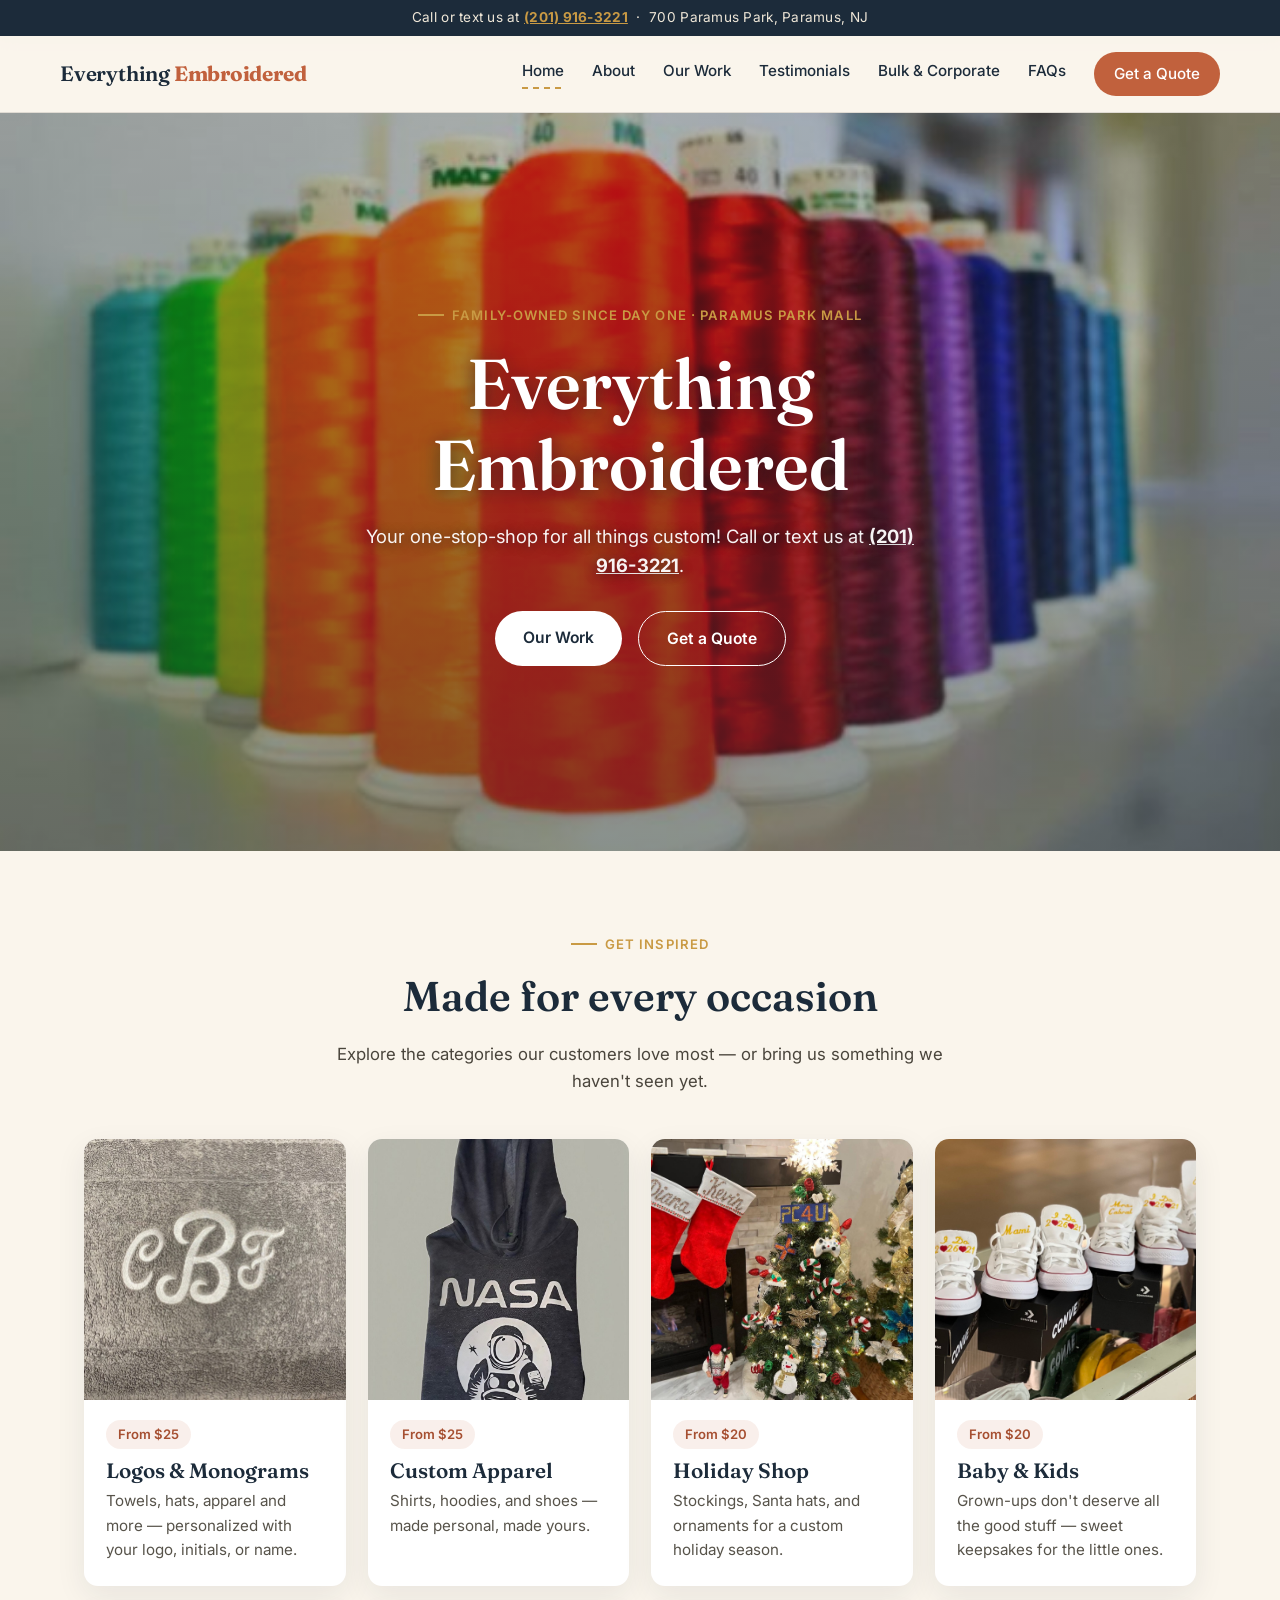
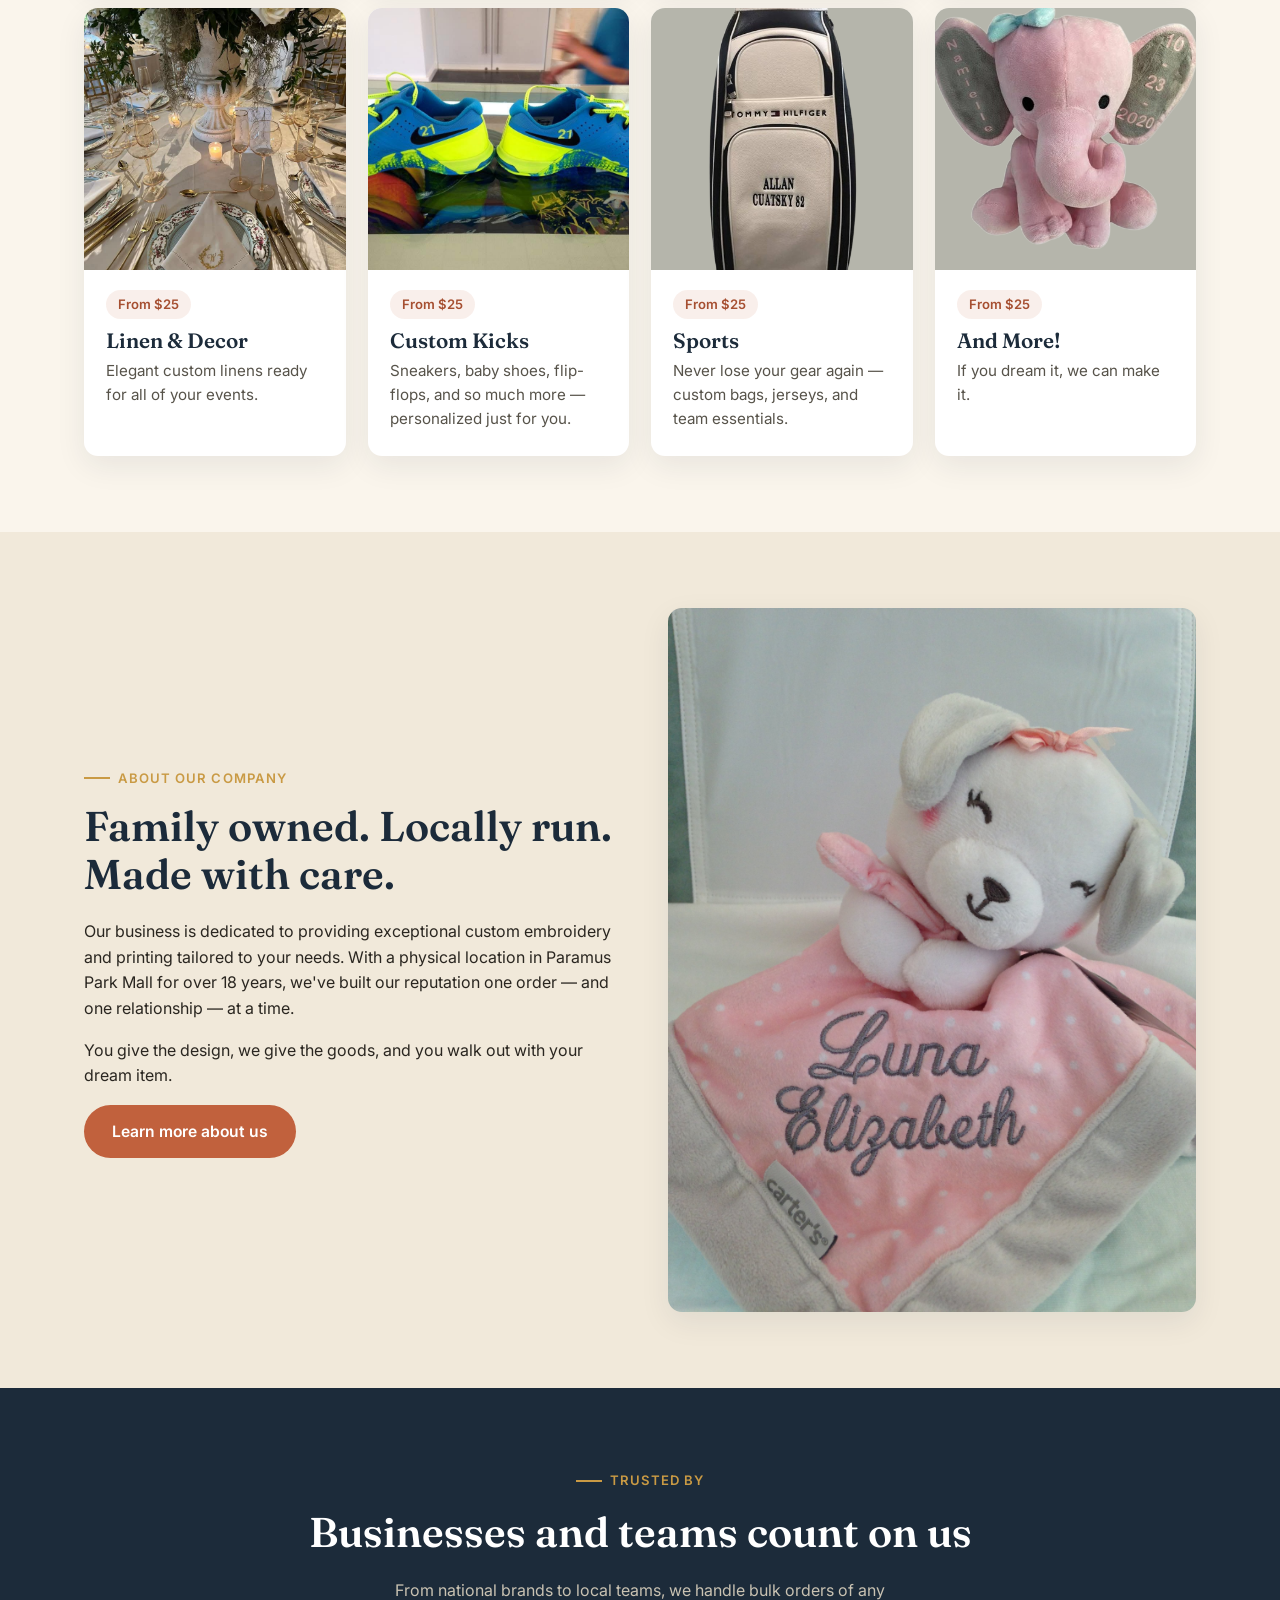
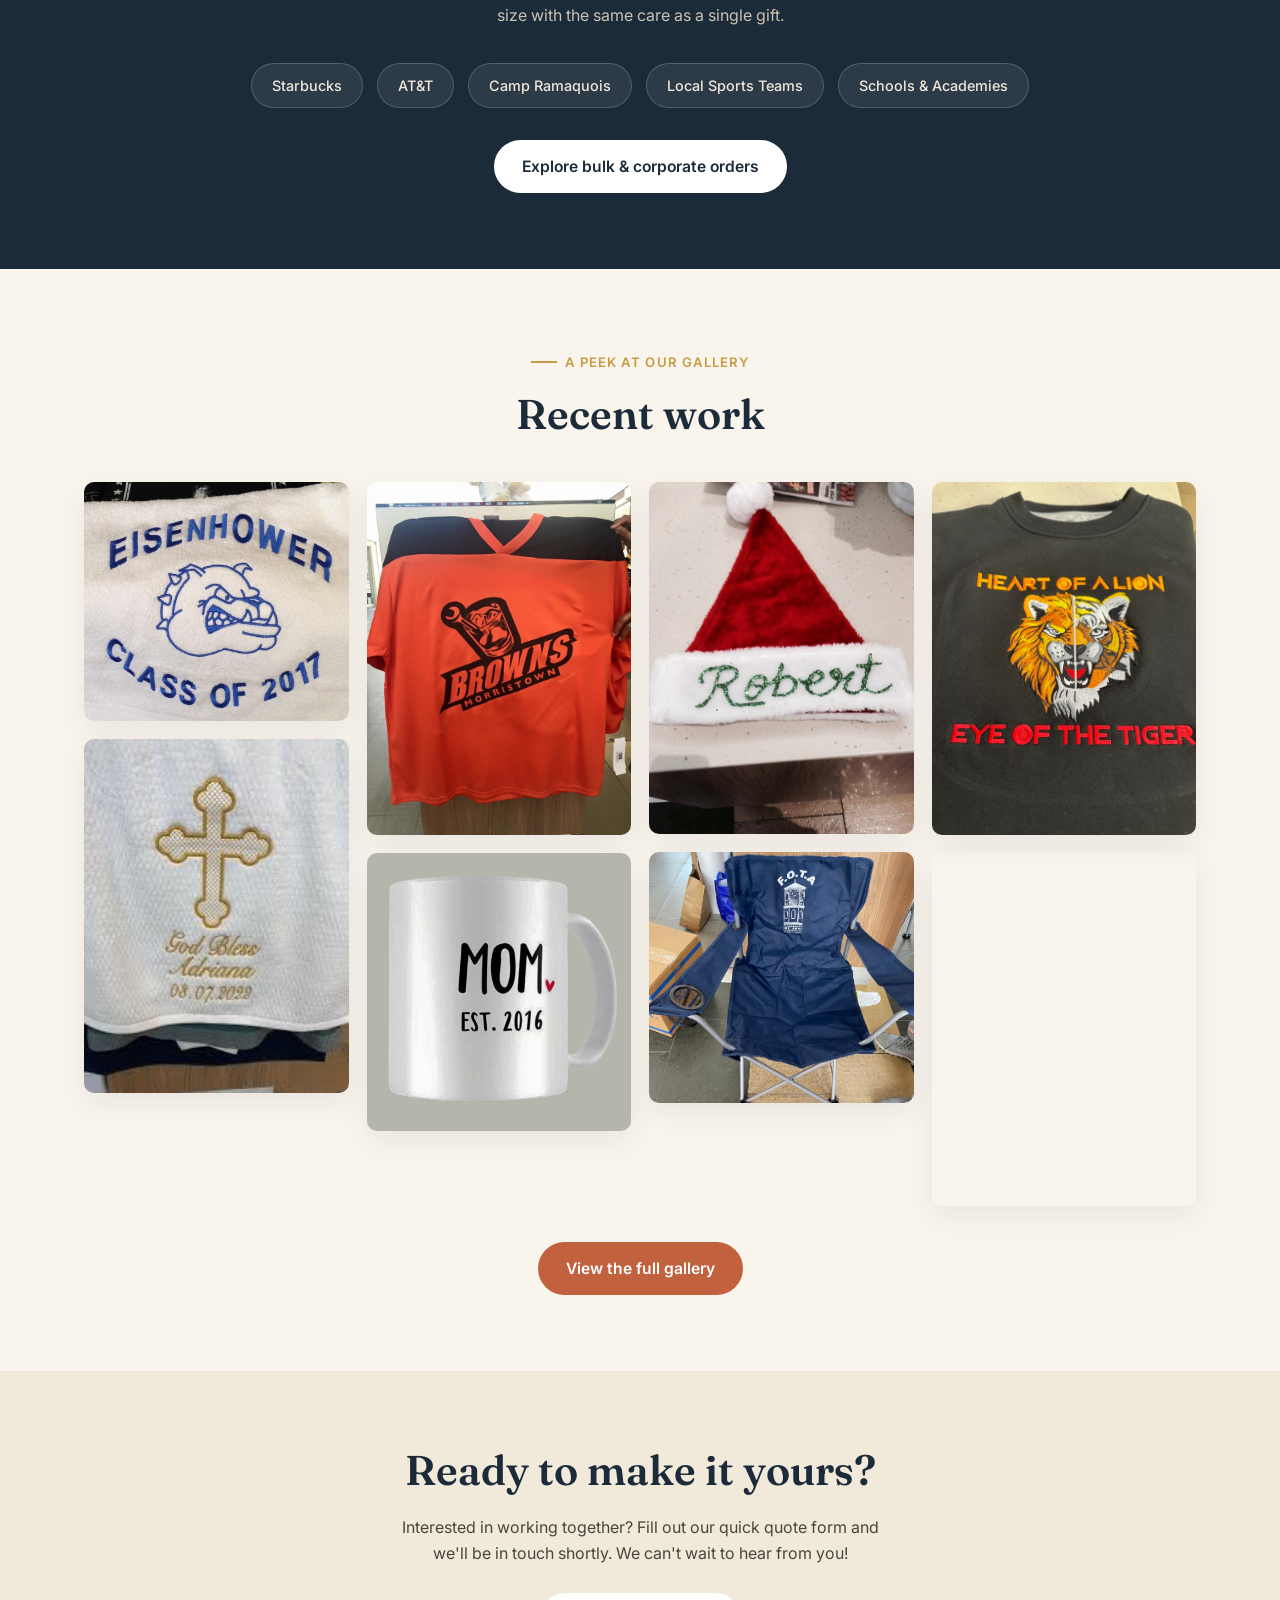
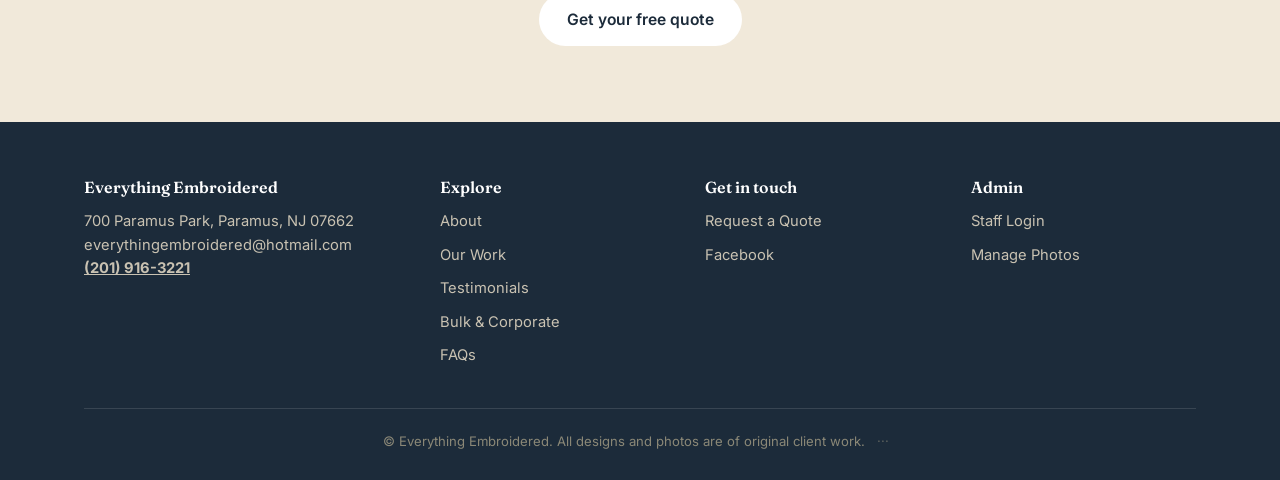
==== index.html @ 6da2e184 "Live admin page: log in, add and delete gallery photos via Pages Function; footer link Co-Authored-B" ====
<!DOCTYPE html>
<html lang="en">
<head>
<meta charset="UTF-8">
<meta name="viewport" content="width=device-width, initial-scale=1.0">
<title>Custom Embroidery &amp; Printing in Paramus, NJ | Everything Embroidered</title>
<meta name="description" content="Family-owned custom embroidery, monogramming and printing in Paramus Park Mall, NJ for over 18 years. Apparel, gifts, holiday stockings, team and bulk orders. Call (201) 916-3221.">
<link rel="stylesheet" href="style.css">
<link rel="icon" href="/favicon.ico" sizes="48x48">
<link rel="icon" type="image/png" sizes="32x32" href="/favicon-32.png">
<link rel="apple-touch-icon" href="/apple-touch-icon.png">
<meta name="robots" content="index, follow, max-image-preview:large, max-snippet:-1">
<meta name="theme-color" content="#1D2B3A">
<link rel="canonical" href="https://eembroidered.pages.dev/">
<meta property="og:type" content="website">
<meta property="og:site_name" content="Everything Embroidered">
<meta property="og:locale" content="en_US">
<meta property="og:title" content="Custom Embroidery &amp; Printing in Paramus, NJ | Everything Embroidered">
<meta property="og:description" content="Family-owned custom embroidery, monogramming and printing in Paramus Park Mall, NJ for over 18 years. Apparel, gifts, holiday stockings, team and bulk orders. Call (201) 916-3221.">
<meta property="og:url" content="https://eembroidered.pages.dev/">
<meta property="og:image" content="https://eembroidered.pages.dev/images_fallback/monogram.jpg">
<meta property="og:image:alt" content="Custom monogrammed embroidery by Everything Embroidered">
<meta name="twitter:card" content="summary_large_image">
<meta name="twitter:title" content="Custom Embroidery &amp; Printing in Paramus, NJ | Everything Embroidered">
<meta name="twitter:description" content="Family-owned custom embroidery, monogramming and printing in Paramus Park Mall, NJ for over 18 years. Apparel, gifts, holiday stockings, team and bulk orders. Call (201) 916-3221.">
<meta name="twitter:image" content="https://eembroidered.pages.dev/images_fallback/monogram.jpg">
<script type="application/ld+json">{"@context":"https://schema.org","@type":["LocalBusiness","ClothingStore"],"@id":"https://eembroidered.pages.dev/#business","name":"Everything Embroidered","description":"Family-owned custom embroidery, monogramming and printing shop in Paramus Park Mall, serving Paramus and Bergen County, NJ for over 18 years.","url":"https://eembroidered.pages.dev/","telephone":"+1-201-916-3221","email":"everythingembroidered@hotmail.com","image":"https://eembroidered.pages.dev/images_fallback/monogram.jpg","logo":"https://eembroidered.pages.dev/icon-512.png","address":{"@type":"PostalAddress","streetAddress":"700 Paramus Park","addressLocality":"Paramus","addressRegion":"NJ","postalCode":"07662","addressCountry":"US"},"areaServed":["Paramus","Bergen County","New Jersey"],"makesOffer":[{"@type":"Offer","itemOffered":{"@type":"Service","name":"Custom embroidery"}},{"@type":"Offer","itemOffered":{"@type":"Service","name":"Monogramming"}},{"@type":"Offer","itemOffered":{"@type":"Service","name":"Screen printing"}},{"@type":"Offer","itemOffered":{"@type":"Service","name":"Corporate and bulk orders"}},{"@type":"Offer","itemOffered":{"@type":"Service","name":"Holiday stockings and gifts"}}],"sameAs":["https://www.facebook.com/everythingembroidered11"]}</script>
<script type="application/ld+json">{"@context":"https://schema.org","@type":"WebSite","name":"Everything Embroidered","url":"https://eembroidered.pages.dev/","publisher":{"@id":"https://eembroidered.pages.dev/#business"}}</script>
</head>
<body>

<div class="call-strip">Call or text us at <a href="tel:2019163221"><strong><u>(201) 916-3221</u></strong></a> &nbsp;·&nbsp; 700 Paramus Park, Paramus, NJ</div>

<header class="site-header">
  <div class="container nav-wrap">
    <a href="index.html" class="brand">Everything <span>Embroidered</span></a>
    <button class="menu-toggle" aria-label="Toggle menu" onclick="document.querySelector('.main-nav').classList.toggle('open')">☰</button>
    <nav class="main-nav">
      <a href="index.html" class="stitch-underline active">Home</a>
      <a href="about.html" class="stitch-underline">About</a>
      <a href="work.html" class="stitch-underline">Our Work</a>
      <a href="testimonials.html" class="stitch-underline">Testimonials</a>
      <a href="bulk.html" class="stitch-underline">Bulk &amp; Corporate</a>
      <a href="faq.html" class="stitch-underline">FAQs</a>
      <a href="contact.html" class="nav-cta">Get a Quote</a>
    </nav>
  </div>
</header>

<section class="hero">
  <div class="hero-bg"><img loading="lazy" decoding="async" src="images_fallback/spools.jpg" alt="Rows of colorful embroidery thread spools"></div>
  <div class="hero-content">
    <div class="hero-eyebrow">Family-owned since day one · Paramus Park Mall</div>
    <h1>Everything Embroidered</h1>
    <p class="lede">Your one-stop-shop for all things custom! Call or text us at <a href="tel:2019163221"><strong><u>(201) 916-3221</u></strong></a>.</p>
    <div class="btn-row">
      <a href="work.html" class="btn btn-primary">Our Work</a>
      <a href="contact.html" class="btn btn-secondary">Get a Quote</a>
    </div>
  </div>
</section>

<section class="section">
  <div class="container">
    <div class="section-head">
      <div class="hero-eyebrow">Get inspired</div>
      <h2>Made for every occasion</h2>
      <p>Explore the categories our customers love most — or bring us something we haven't seen yet.</p>
    </div>
    <div class="tile-grid">
      <div class="tile">
        <div class="tile-img"><img loading="lazy" decoding="async" src="images_fallback/monogram.jpg" alt="Custom monogrammed towel"></div>
        <div class="tile-body">
          <span class="tile-price">From $25</span>
          <h3>Logos &amp; Monograms</h3>
          <p>Towels, hats, apparel and more — personalized with your logo, initials, or name.</p>
        </div>
      </div>
      <div class="tile">
        <div class="tile-img"><img loading="lazy" decoding="async" src="images_fallback/IMG_3448-removebg-preview+(1)-removebg-preview.jpeg" alt="Custom embroidered apparel"></div>
        <div class="tile-body">
          <span class="tile-price">From $25</span>
          <h3>Custom Apparel</h3>
          <p>Shirts, hoodies, and shoes — made personal, made yours.</p>
        </div>
      </div>
      <div class="tile">
        <div class="tile-img"><img loading="lazy" decoding="async" src="images_fallback/stockings1.jpg" alt="Personalized holiday stockings on a Christmas tree"></div>
        <div class="tile-body">
          <span class="tile-price">From $20</span>
          <h3>Holiday Shop</h3>
          <p>Stockings, Santa hats, and ornaments for a custom holiday season.</p>
        </div>
      </div>
      <div class="tile">
        <div class="tile-img"><img loading="lazy" decoding="async" src="images_fallback/IMG_1926.jpg" alt="Personalized baby keepsake gift"></div>
        <div class="tile-body">
          <span class="tile-price">From $20</span>
          <h3>Baby &amp; Kids</h3>
          <p>Grown-ups don't deserve all the good stuff — sweet keepsakes for the little ones.</p>
        </div>
      </div>
      <div class="tile">
        <div class="tile-img"><img loading="lazy" decoding="async" src="images_fallback/wedding.jpg" alt="Custom wedding linens"></div>
        <div class="tile-body">
          <span class="tile-price">From $25</span>
          <h3>Linen &amp; Decor</h3>
          <p>Elegant custom linens ready for all of your events.</p>
        </div>
      </div>
      <div class="tile">
        <div class="tile-img"><img loading="lazy" decoding="async" src="images_fallback/IMG_7577.JPG" alt="Custom personalized sneakers"></div>
        <div class="tile-body">
          <span class="tile-price">From $25</span>
          <h3>Custom Kicks</h3>
          <p>Sneakers, baby shoes, flip-flops, and so much more — personalized just for you.</p>
        </div>
      </div>
      <div class="tile">
        <div class="tile-img"><img loading="lazy" decoding="async" src="images_fallback/golfbag.jpg" alt="Custom embroidered golf bag"></div>
        <div class="tile-body">
          <span class="tile-price">From $25</span>
          <h3>Sports</h3>
          <p>Never lose your gear again — custom bags, jerseys, and team essentials.</p>
        </div>
      </div>
      <div class="tile">
        <div class="tile-img"><img loading="lazy" decoding="async" src="images_fallback/elephant.jpg" alt="Personalized plush keepsake"></div>
        <div class="tile-body">
          <span class="tile-price">From $25</span>
          <h3>And More!</h3>
          <p>If you dream it, we can make it.</p>
        </div>
      </div>
    </div>
  </div>
</section>

<section class="section section-alt">
  <div class="container split-row" style="margin-bottom:0;">
    <div class="split-text">
      <div class="hero-eyebrow">About our company</div>
      <h2>Family owned. Locally run. Made with care.</h2>
      <p>Our business is dedicated to providing exceptional custom embroidery and printing tailored to your needs. With a physical location in Paramus Park Mall for over 18 years, we've built our reputation one order — and one relationship — at a time.</p>
      <p>You give the design, we give the goods, and you walk out with your dream item.</p>
      <a href="about.html" class="btn abt-bulk-cta">Learn more about us</a>
    </div>
    <div class="split-photo">
      <img loading="lazy" decoding="async" src="images_fallback/puppy.JPG" alt="Personalized baby blanket with embroidered name">
    </div>
  </div>
</section>

<section class="section-dark section">
  <div class="container" style="text-align:center;">
    <div class="hero-eyebrow" style="justify-content:center; color:var(--thread-gold);">Trusted by</div>
    <h2>Businesses and teams count on us</h2>
    <p style="color:#C9C2B2; max-width:520px; margin:0 auto;">From national brands to local teams, we handle bulk orders of any size with the same care as a single gift.</p>
    <div class="client-strip">
      <span class="client-chip">Starbucks</span>
      <span class="client-chip">AT&amp;T</span>
      <span class="client-chip">Camp Ramaquois</span>
      <span class="client-chip">Local Sports Teams</span>
      <span class="client-chip">Schools &amp; Academies</span>
    </div>
    <div style="margin-top:32px;">
      <a href="bulk.html" class="btn btn-primary">Explore bulk &amp; corporate orders</a>
    </div>
  </div>
</section>

<section class="section">
  <div class="container">
    <div class="section-head">
      <div class="hero-eyebrow">A peek at our gallery</div>
      <h2>Recent work</h2>
    </div>
    <div class="gallery">
      <figure><img loading="lazy" decoding="async" src="images_fallback/eisenhower.jpg" alt="School class embroidery"></figure>
      <figure><img loading="lazy" decoding="async" src="images_fallback/godbless.jpg" alt="Baptism towel embroidery"></figure>
      <figure><img loading="lazy" decoding="async" src="images_fallback/jersey.jpg" alt="Custom team jersey"></figure>
      <figure><img loading="lazy" decoding="async" src="images_fallback/mommug.jpg" alt="Personalized mom mug"></figure>
      <figure><img loading="lazy" decoding="async" src="images_fallback/santahat.jpg" alt="Personalized Santa hat"></figure>
      <figure><img loading="lazy" decoding="async" src="images_fallback/IMG_6224.jpg" alt="Custom sneakers"></figure>
      <figure><img loading="lazy" decoding="async" src="images_fallback/liontiger.jpg" alt="Eye of the tiger embroidered sweatshirt"></figure>
      <figure><img loading="lazy" decoding="async" src="images_fallback/bag.jpg" alt="Custom luggage tags"></figure>
    </div>
    <div style="text-align:center; margin-top:36px;">
      <a href="work.html" class="btn abt-bulk-cta">View the full gallery</a>
    </div>
  </div>
</section>

<section class="section section-alt">
  <div class="container" style="text-align:center;">
    <h2>Ready to make it yours?</h2>
    <p style="max-width:480px; margin:0 auto 26px; color:#4A453C;">Interested in working together? Fill out our quick quote form and we'll be in touch shortly. We can't wait to hear from you!</p>
    <a href="contact.html" class="btn btn-primary">Get your free quote</a>
  </div>
</section>

<footer class="site-footer">
  <div class="container">
    <div class="footer-grid">
      <div>
        <h4>Everything Embroidered</h4>
        <p>700 Paramus Park, Paramus, NJ 07662<br>everythingembroidered@hotmail.com<br><a href="tel:2019163221"><strong><u>(201) 916-3221</u></strong></a></p>
      </div>
      <div>
        <h4>Explore</h4>
        <div class="footer-links">
          <a href="about.html">About</a>
          <a href="work.html">Our Work</a>
          <a href="testimonials.html">Testimonials</a>
          <a href="bulk.html">Bulk &amp; Corporate</a>
          <a href="faq.html">FAQs</a>
        </div>
      </div>
      <div>
        <h4>Get in touch</h4>
        <div class="footer-links">
          <a href="contact.html">Request a Quote</a>
          <a href="https://www.facebook.com/everythingembroidered11">Facebook</a>
        </div>
      </div>
      <div>
        <h4>Admin</h4>
        <div class="footer-links">
          <a href="#" id="staffGate2">Staff Login</a>
          <a href="admin.html">Manage Photos</a>
        </div>
      </div>
    </div>
    <div class="footer-bottom">© Everything Embroidered. All designs and photos are of original client work. <a href="#" id="staffGate" style="color:inherit; text-decoration:none; opacity:0.6; padding:4px 8px;" title="Staff access">&middot;&middot;&middot;</a></div>
  </div>
</footer>

<a href="tel:2019163221" class="sticky-call">📞 Call Now</a>

<script src="gallery-config.js"></script>
<script src="site.js" defer></script>
</body>
</html>
---- style.css ----
@import url('https://fonts.googleapis.com/css2?family=Fraunces:ital,opsz,wght@0,9..144,400;0,9..144,500;0,9..144,600;0,9..144,700;1,9..144,500&family=Inter:wght@400;500;600;700&display=swap');

:root {
  --navy: #1C2B3A;
  --forest: #233D2E;
  --terracotta: #C1613D;
  --terracotta-dark: #A64F31;
  --cream: #FAF5EC;
  --cream-2: #F1E9DA;
  --ink: #2A2620;
  --thread-gold: #C99A44;
  --line: rgba(42,38,32,0.12);
  --radius: 14px;
  --shadow: 0 10px 30px rgba(28,43,58,0.08);
}

* { box-sizing: border-box; }

html { scroll-behavior: smooth; }

body {
  margin: 0;
  background: var(--cream);
  color: var(--ink);
  font-family: 'Inter', sans-serif;
  font-size: 16px;
  line-height: 1.6;
}

h1, h2, h3, h4 {
  font-family: 'Fraunces', serif;
  font-weight: 600;
  color: var(--navy);
  line-height: 1.15;
  margin: 0 0 0.5em;
}

h1 { font-size: clamp(2.4rem, 5vw, 4rem); }
h2 { font-size: clamp(1.8rem, 3.4vw, 2.6rem); }
h3 { font-size: 1.3rem; }

p { margin: 0 0 1em; }

a { color: inherit; text-decoration: none; }

img { max-width: 100%; display: block; }

.container {
  max-width: 1160px;
  margin: 0 auto;
  padding: 0 24px;
}

/* Stitch motif — signature element */
.stitch-rule {
  border: none;
  height: 0;
  border-top: 2px dashed var(--thread-gold);
  opacity: 0.6;
  margin: 0;
}

.stitch-underline {
  position: relative;
  padding-bottom: 6px;
}
.stitch-underline::after {
  content: "";
  position: absolute;
  left: 0; bottom: 0;
  width: 100%; height: 2px;
  background-image: linear-gradient(90deg, var(--thread-gold) 0 6px, transparent 6px 11px);
  background-size: 11px 2px;
  opacity: 0;
  transform: scaleX(0);
  transform-origin: left;
  transition: transform 0.3s ease, opacity 0.3s ease;
}
.stitch-underline:hover::after,
.stitch-underline.active::after {
  opacity: 1;
  transform: scaleX(1);
}

/* Header */
header.site-header {
  position: sticky;
  top: 0;
  z-index: 50;
  background: rgba(250,245,236,0.92);
  backdrop-filter: blur(8px);
  border-bottom: 1px solid var(--line);
}
.nav-wrap {
  display: flex;
  align-items: center;
  justify-content: space-between;
  padding: 16px 0;
}
.brand {
  font-family: 'Fraunces', serif;
  font-weight: 600;
  font-size: 1.3rem;
  color: var(--navy);
  letter-spacing: -0.01em;
  white-space: nowrap;
}
.brand span { color: var(--terracotta); font-weight: 700; }

nav.main-nav {
  display: flex;
  gap: 28px;
  align-items: center;
}
nav.main-nav a {
  font-size: 0.95rem;
  font-weight: 500;
  color: var(--navy);
}
.nav-cta {
  background: var(--terracotta);
  color: #fff !important;
  padding: 10px 20px;
  border-radius: 999px;
  font-weight: 600;
  transition: background 0.2s ease, transform 0.2s ease;
}
.nav-cta:hover { background: var(--terracotta-dark); transform: translateY(-1px); }

.abt-bulk-cta {
  background: var(--terracotta);
  color: #fff !important;
}
.abt-bulk-cta:hover { background: var(--terracotta-dark); transform: translateY(-1px); }

.call-strip {
  background: var(--navy);
  color: #EFE7D8;
  text-align: center;
  font-size: 0.85rem;
  padding: 7px 12px;
  letter-spacing: 0.02em;
}
.call-strip a { color: var(--thread-gold); font-weight: 600; }

.menu-toggle {
  display: none;
  background: none;
  border: none;
  font-size: 1.6rem;
  color: var(--navy);
  cursor: pointer;
}

/* Hero */
.hero {
  position: relative;
  overflow: hidden;
  min-height: 82vh;
  display: flex;
  align-items: center;
  justify-content: center;
  text-align: center;
  padding: 60px 24px;
  color: #fff;
}
.hero-bg {
  position: absolute;
  inset: 0;
  z-index: 0;
}
.hero-bg img {
  width: 100%;
  height: 100%;
  object-fit: cover;
  filter: saturate(1.25) contrast(1.05);
}
.hero-bg::after {
  content: "";
  position: absolute;
  inset: 0;
  background: linear-gradient(180deg, rgba(28,43,58,0.30), rgba(28,43,58,0.52));
}
.hero-content {
  position: relative;
  z-index: 1;
  max-width: 720px;
}
.hero-eyebrow {
  display: inline-flex;
  align-items: center;
  gap: 8px;
  font-size: 0.82rem;
  font-weight: 600;
  letter-spacing: 0.08em;
  text-transform: uppercase;
  color: var(--thread-gold);
  margin-bottom: 18px;
  justify-content: center;
}
.hero-eyebrow::before {
  content: "";
  width: 26px;
  height: 2px;
  background: var(--thread-gold);
}
.hero h1 {
  color: #fff;
  margin-bottom: 16px;
  font-size: clamp(2.6rem, 6vw, 4.4rem);
  text-shadow: 0 2px 18px rgba(15,25,35,0.55);
}
.hero .lede {
  font-size: 1.15rem;
  color: rgba(255,255,255,0.95);
  max-width: 46ch;
  margin: 0 auto 30px;
  text-shadow: 0 1px 12px rgba(15,25,35,0.55);
}

/* Simple text hero for inner pages (no background image) */
.page-hero {
  padding: 80px 0 30px;
  text-align: center;
}
.page-hero .hero-eyebrow {
  justify-content: center;
  color: var(--terracotta-dark);
}
.page-hero .hero-eyebrow::before { background: var(--thread-gold); }
.page-hero h1 { color: var(--navy); }
.page-hero .lede { color: #4A453C; max-width: 46ch; margin: 0 auto 30px; }

/* Wide banner image for inner pages */
.page-banner {
  border-radius: var(--radius);
  overflow: hidden;
  box-shadow: var(--shadow);
  height: 340px;
}
.page-banner img {
  width: 100%;
  height: 100%;
  object-fit: cover;
}

/* Special adjustments for bulk page banner */
.page-banner-bulk {
  border-radius: var(--radius);
  overflow: hidden;
  box-shadow: var(--shadow);
  height: 340px;
}
.page-banner-bulk img {
  width: 100%;
  height: 100%;
  object-fit: cover;
  object-position: center 60%;
}

.btn-row { display: flex; gap: 16px; flex-wrap: wrap; justify-content: center; }
.btn {
  display: inline-block;
  padding: 14px 28px;
  border-radius: 999px;
  font-weight: 600;
  font-size: 0.98rem;
  transition: all 0.2s ease;
}
.btn-primary {
  background: #fff;
  color: var(--navy);
}
.btn-primary:hover { background: var(--cream-2); transform: translateY(-2px); }
.btn-secondary {
  border: 1.5px solid #fff;
  color: #fff;
}
.btn-secondary:hover { background: #fff; color: var(--navy); }

/* Section spacing */
.section { padding: 76px 0; }
.section-tight { padding: 48px 0; }
.section-alt { background: var(--cream-2); }
.section-dark { background: var(--navy); color: #EFE7D8; }
.section-dark h2, .section-dark h3 { color: #fff; }

.section-head {
  max-width: 640px;
  margin: 0 auto 44px;
  text-align: center;
}
.section-head .hero-eyebrow { justify-content: center; }
.section-head p { color: #4A453C; font-size: 1.05rem; }

/* Category tiles */
.tile-grid {
  display: grid;
  grid-template-columns: repeat(auto-fit, minmax(240px, 1fr));
  gap: 22px;
}
.tile {
  background: #fff;
  border-radius: var(--radius);
  overflow: hidden;
  box-shadow: var(--shadow);
  transition: transform 0.25s ease, box-shadow 0.25s ease;
}
.tile:hover { transform: translateY(-5px); box-shadow: 0 16px 40px rgba(28,43,58,0.14); }
.tile-img { aspect-ratio: 1/1; overflow: hidden; }
.tile-img img { width: 100%; height: 100%; object-fit: cover; }
.tile-body { padding: 20px 22px 24px; }
.tile-body h3 { margin-bottom: 6px; }
.tile-price {
  display: inline-block;
  font-size: 0.82rem;
  font-weight: 600;
  color: var(--terracotta-dark);
  background: rgba(193,97,61,0.1);
  padding: 4px 12px;
  border-radius: 999px;
  margin-bottom: 10px;
}
.tile-body p { color: #57534A; font-size: 0.95rem; margin-bottom: 0; }

/* Masonry-ish gallery */
.gallery {
  columns: 4 220px;
  column-gap: 18px;
}
.gallery figure {
  margin: 0 0 18px;
  break-inside: avoid;
  border-radius: 10px;
  overflow: hidden;
  box-shadow: var(--shadow);
}
.gallery img { width: 100%; display: block; }

/* Two-col content rows (About page) */
.split-row {
  display: grid;
  grid-template-columns: 1fr 1fr;
  gap: 56px;
  align-items: center;
  margin-bottom: 76px;
}
.split-row.reverse .split-photo { order: 1; }
.split-row.reverse .split-text { order: 2; }
.split-photo {
  border-radius: var(--radius);
  overflow: hidden;
  box-shadow: var(--shadow);
}
.split-photo img { width: 100%; }
.split-text .hero-eyebrow { margin-bottom: 14px; }

/* Client logos strip */
.client-strip {
  display: flex;
  flex-wrap: wrap;
  gap: 14px;
  justify-content: center;
  margin-top: 34px;
}
.client-chip {
  background: rgba(255,255,255,0.08);
  border: 1px solid rgba(255,255,255,0.18);
  padding: 10px 20px;
  border-radius: 999px;
  font-size: 0.9rem;
  font-weight: 500;
}

/* Steps */
.steps {
  display: grid;
  grid-template-columns: repeat(3, 1fr);
  gap: 30px;
  margin-top: 40px;
}
.step {
  background: #fff;
  border-radius: var(--radius);
  padding: 30px 26px;
  box-shadow: var(--shadow);
  position: relative;
}
.step .num {
  font-family: 'Fraunces', serif;
  font-size: 2rem;
  color: var(--thread-gold);
  margin-bottom: 12px;
  font-weight: 600;
}

/* Forms */
.form-card {
  background: #fff;
  border-radius: var(--radius);
  padding: 40px;
  box-shadow: var(--shadow);
}
.form-row { display: grid; grid-template-columns: 1fr 1fr; gap: 18px; margin-bottom: 18px; }
.form-field { display: flex; flex-direction: column; gap: 6px; margin-bottom: 18px; }
.form-field.full { grid-column: 1 / -1; }
.form-field label { font-size: 0.88rem; font-weight: 600; color: var(--navy); }
.form-field input,
.form-field select,
.form-field textarea {
  font-family: 'Inter', sans-serif;
  font-size: 0.98rem;
  padding: 12px 14px;
  border: 1.5px solid var(--line);
  border-radius: 8px;
  background: var(--cream);
  color: var(--ink);
}
.form-field input:focus,
.form-field select:focus,
.form-field textarea:focus {
  outline: 2px solid var(--terracotta);
  outline-offset: 1px;
  background: #fff;
}
.form-field textarea { resize: vertical; min-height: 110px; }

/* Contact info cards */
.contact-cards { display: grid; grid-template-columns: repeat(3, 1fr); gap: 22px; margin-bottom: 50px; }
.contact-card {
  background: #fff;
  border-radius: var(--radius);
  padding: 26px;
  box-shadow: var(--shadow);
  text-align: center;
}
.contact-card .icon { font-size: 1.6rem; margin-bottom: 10px; }
.contact-card a, .contact-card p { color: #4A453C; margin: 0; }
.contact-card a { color: var(--terracotta-dark); font-weight: 600; }

/* FAQ accordion */
.faq-item {
  border-bottom: 1px solid var(--line);
  padding: 22px 0;
}
.faq-item summary {
  cursor: pointer;
  font-family: 'Fraunces', serif;
  font-weight: 600;
  font-size: 1.1rem;
  color: var(--navy);
  list-style: none;
  display: flex;
  justify-content: space-between;
  align-items: center;
}
.faq-item summary::-webkit-details-marker { display: none; }
.faq-item summary::after {
  content: "+";
  font-size: 1.4rem;
  color: var(--terracotta);
  transition: transform 0.2s ease;
}
.faq-item[open] summary::after { transform: rotate(45deg); }
.faq-item p { margin-top: 12px; color: #4A453C; }

/* Footer */
footer.site-footer {
  background: var(--navy);
  color: #C9C2B2;
  padding: 56px 0 28px;
}
.footer-grid {
  display: grid;
  grid-template-columns: 1.4fr 1fr 1fr 1fr;
  gap: 40px;
  margin-bottom: 40px;
}
.footer-grid h4 { color: #fff; font-size: 1rem; margin-bottom: 14px; }
.footer-grid a, .footer-grid p { color: #C9C2B2; font-size: 0.92rem; }
.footer-links { display: flex; flex-direction: column; gap: 10px; }
.footer-bottom {
  border-top: 1px solid rgba(255,255,255,0.12);
  padding-top: 22px;
  font-size: 0.82rem;
  color: #8B8877;
  text-align: center;
}

/* Sticky call button (mobile) */
.sticky-call {
  display: none;
}

/* Responsive */
@media (max-width: 900px) {
  .hero-grid, .split-row, .split-row.reverse { grid-template-columns: 1fr; }
  .split-row.reverse .split-photo { order: 0; }
  .split-row.reverse .split-text { order: 0; }
  .tile-grid { grid-template-columns: repeat(2, 1fr); }
  .steps { grid-template-columns: 1fr; }
  .contact-cards { grid-template-columns: 1fr; }
  .footer-grid { grid-template-columns: 1fr; }
  .form-row { grid-template-columns: 1fr; }
}

@media (max-width: 720px) {
  nav.main-nav {
    position: fixed;
    top: 96px; left: 0; right: 0;
    background: var(--cream);
    flex-direction: column;
    padding: 20px 24px 30px;
    border-bottom: 1px solid var(--line);
    display: none;
    gap: 18px;
  }
  nav.main-nav.open { display: flex; }
  .menu-toggle { display: block; }
  .tile-grid { grid-template-columns: 1fr; }
  .gallery { columns: 2 160px; }
  .sticky-call {
    display: flex;
    position: fixed;
    bottom: 18px; left: 50%;
    transform: translateX(-50%);
    background: var(--terracotta);
    color: #fff;
    padding: 14px 26px;
    border-radius: 999px;
    font-weight: 600;
    box-shadow: 0 8px 24px rgba(0,0,0,0.25);
    z-index: 60;
    align-items: center;
    gap: 8px;
  }
}

@media (prefers-reduced-motion: reduce) {
  * { transition: none !important; animation: none !important; }
}
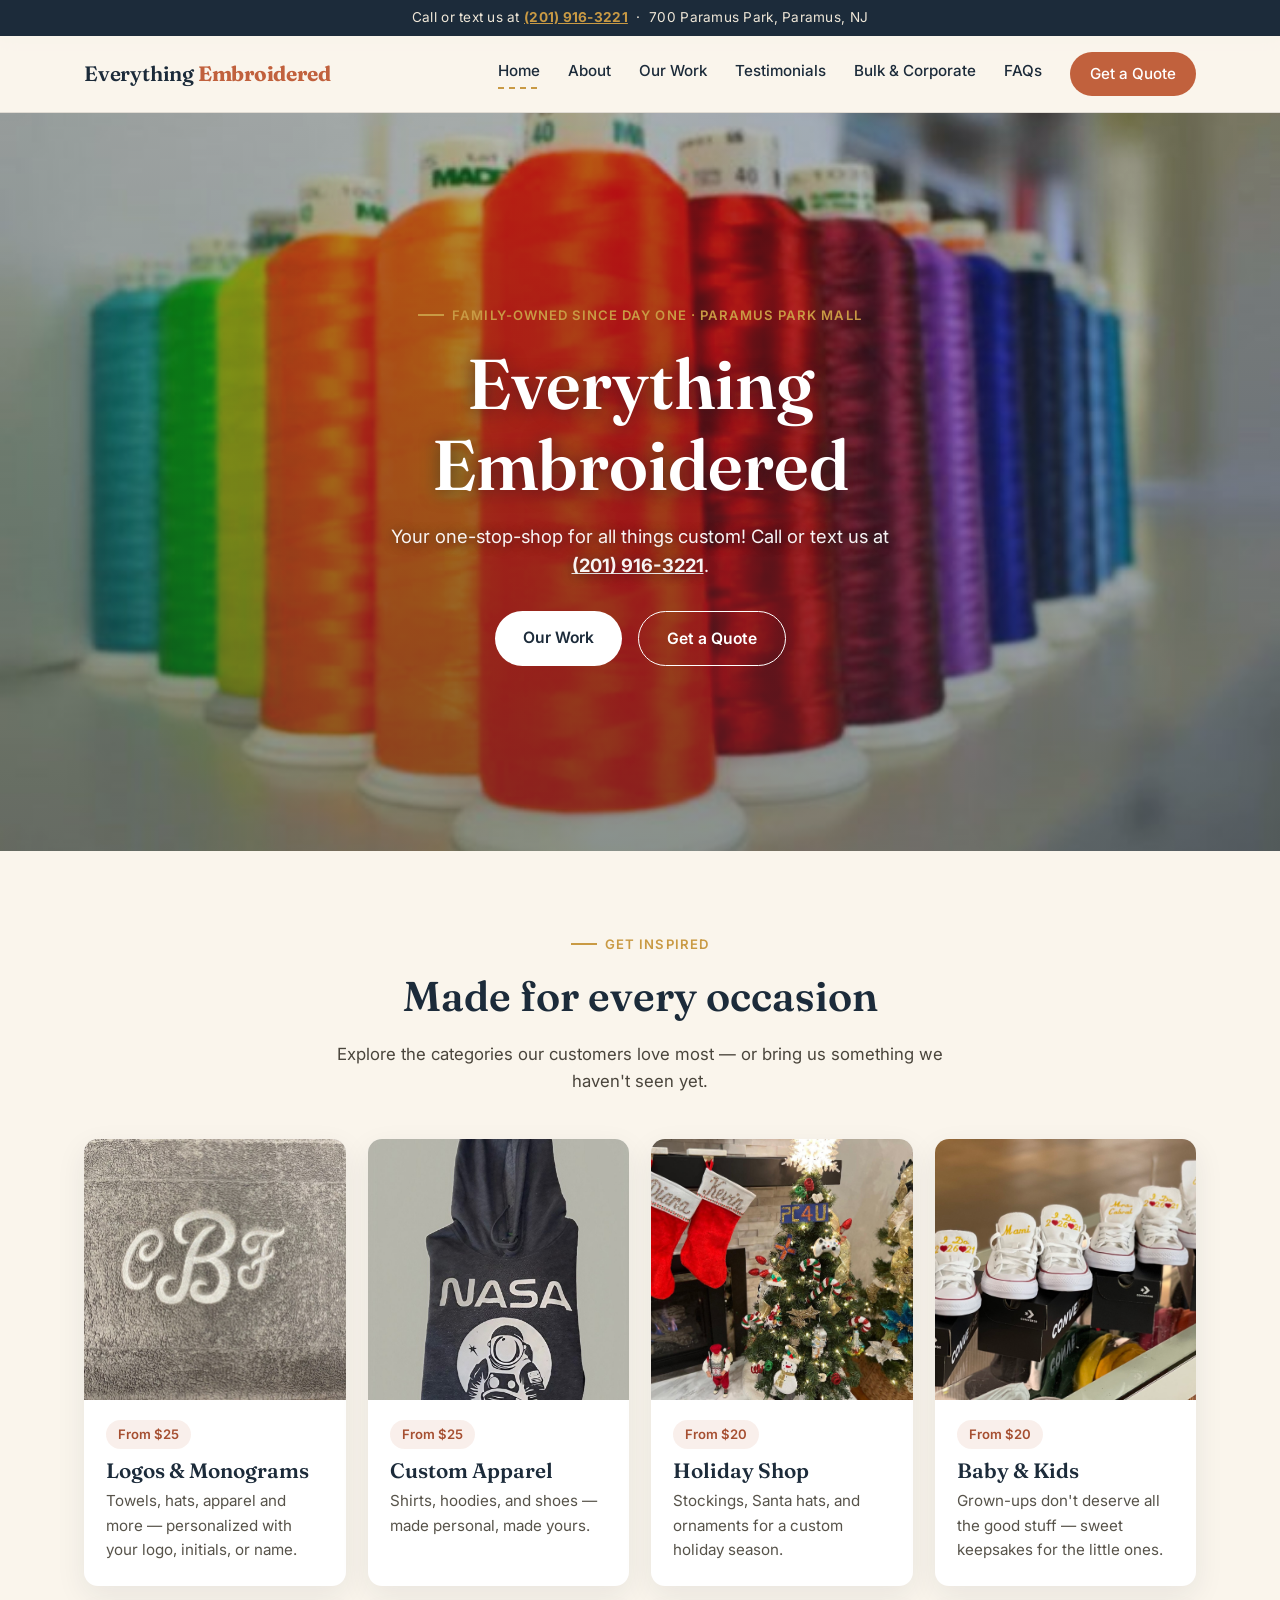
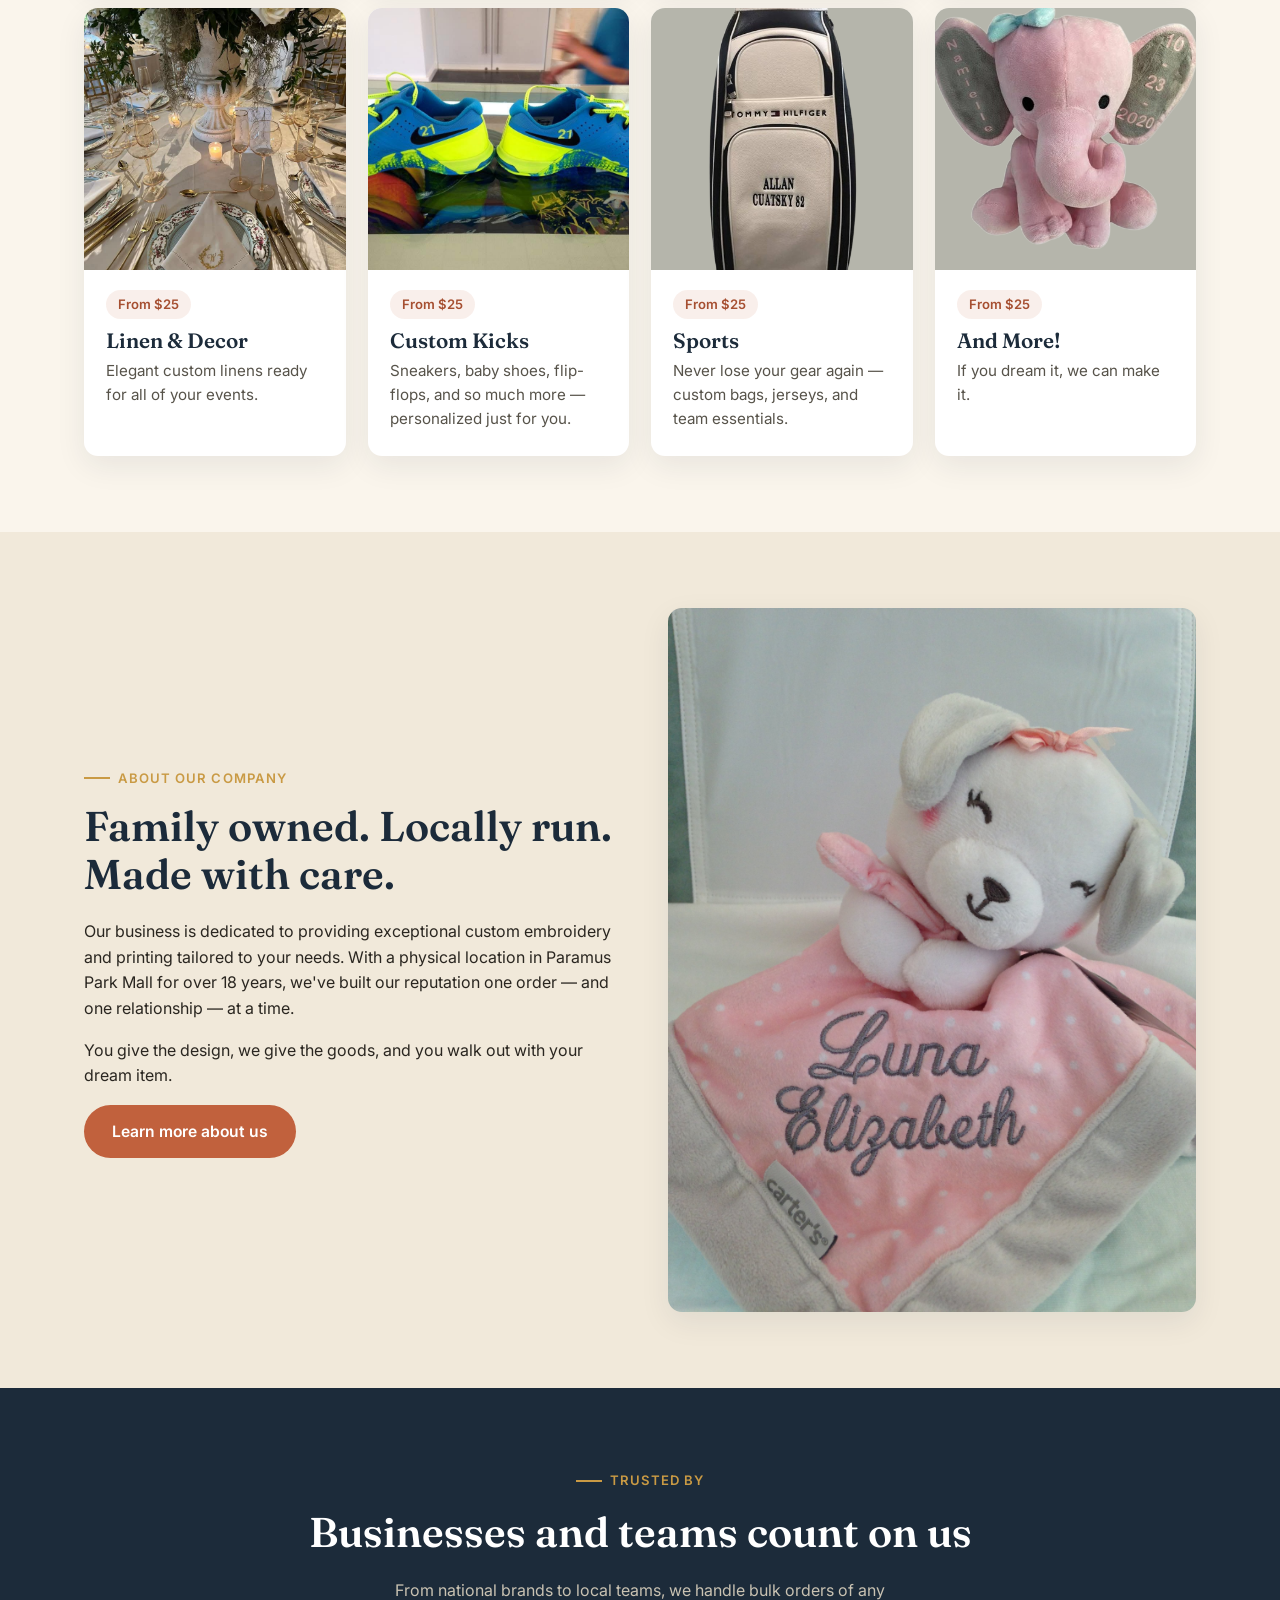
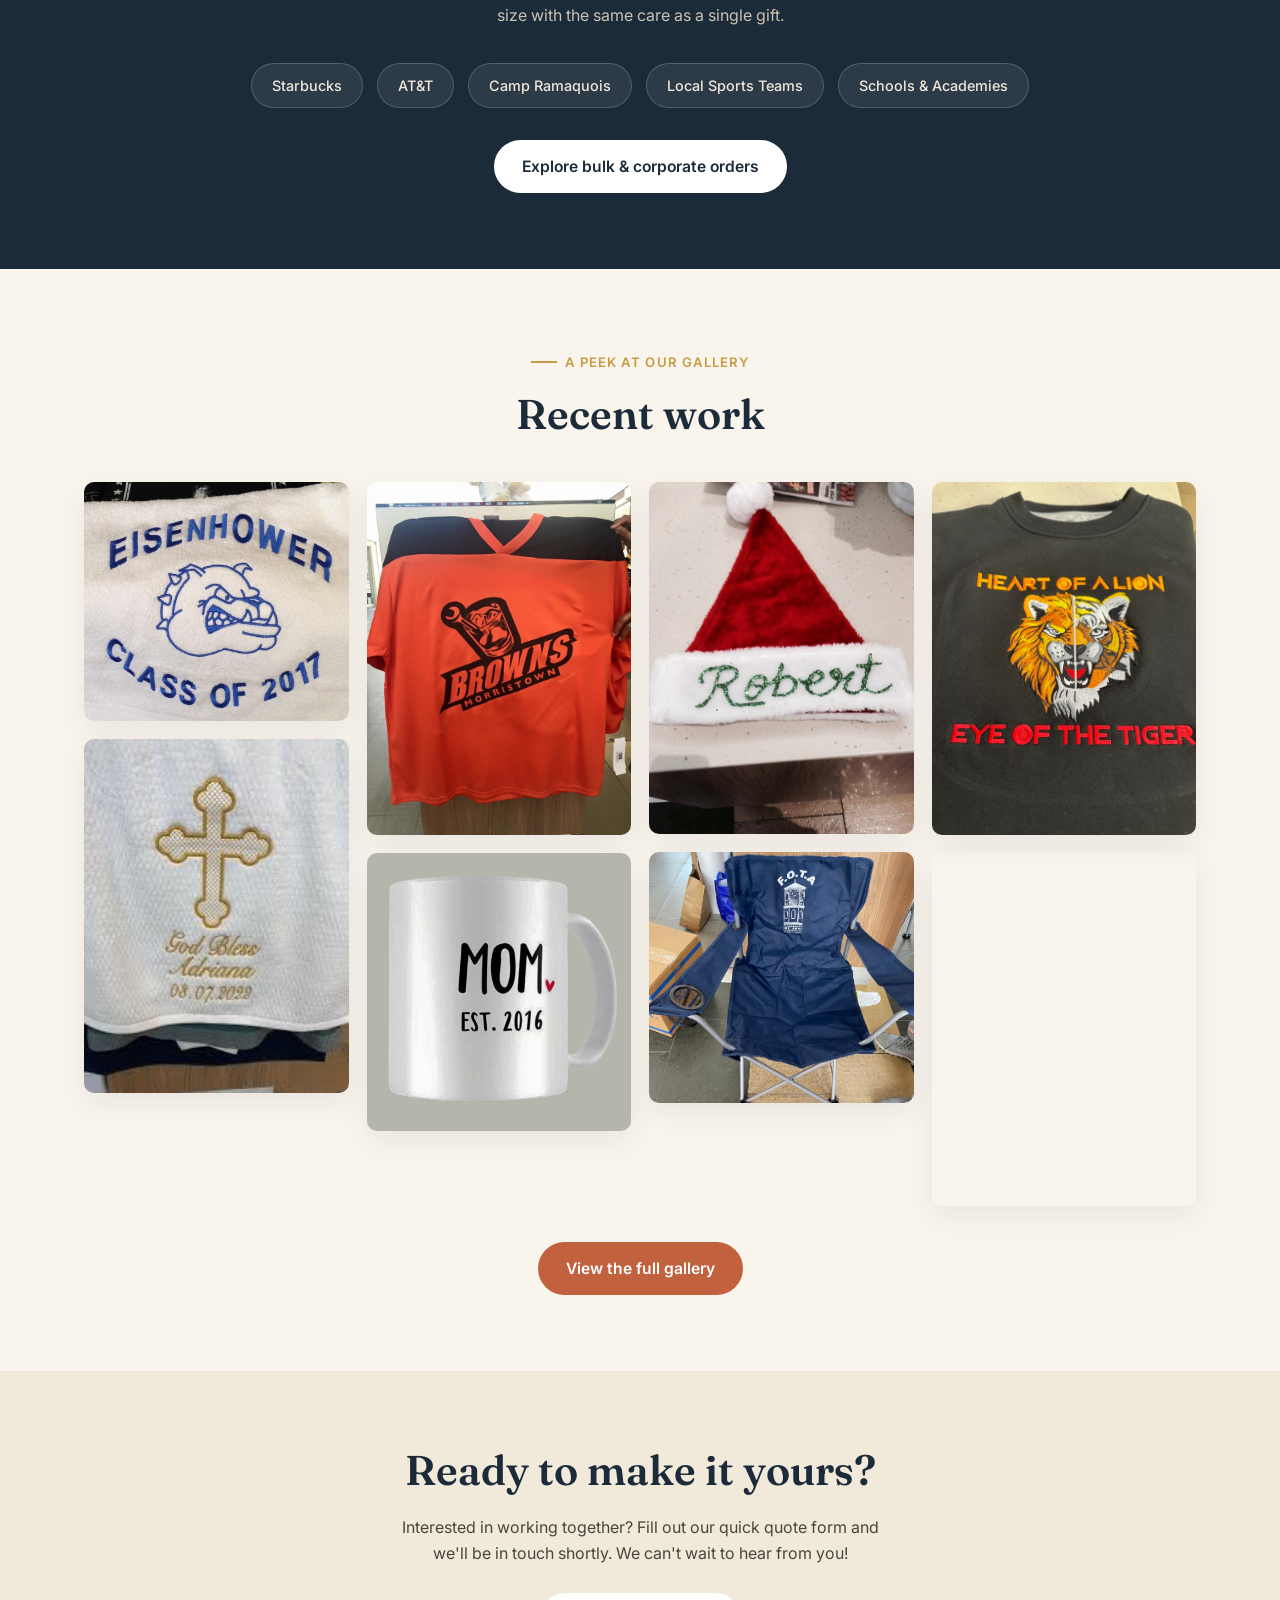
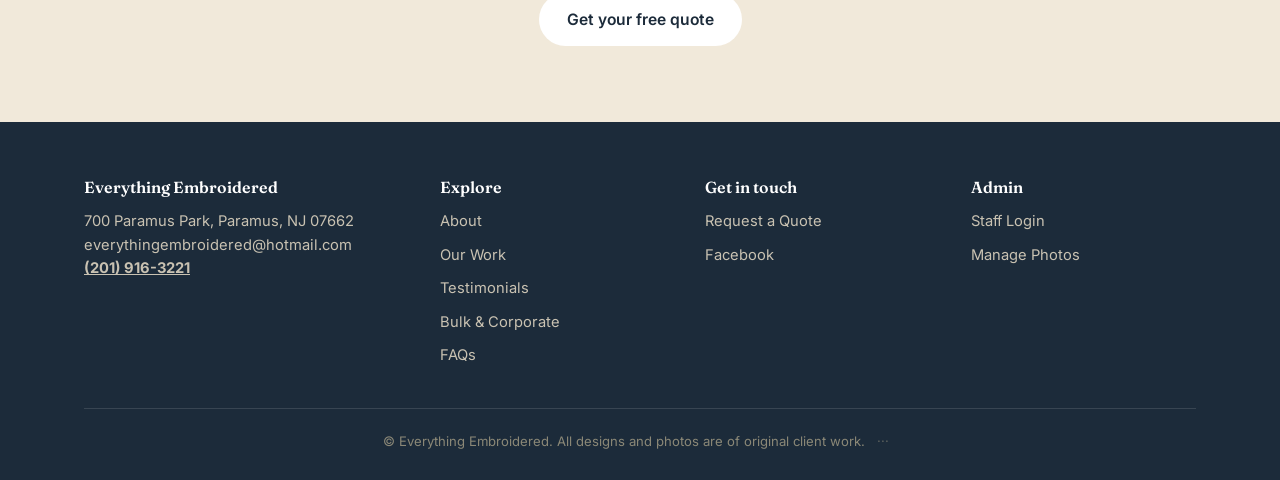
==== commit d602e453: "Switch to eembroidered.com: SEO/AIO (llms.txt, AI crawler rules, richer schema, FAQ), pages.dev redi" ====
--- a/index.html
+++ b/index.html
@@ -11,38 +11,38 @@
 <link rel="apple-touch-icon" href="/apple-touch-icon.png">
 <meta name="robots" content="index, follow, max-image-preview:large, max-snippet:-1">
 <meta name="theme-color" content="#1D2B3A">
-<link rel="canonical" href="https://eembroidered.pages.dev/">
+<link rel="canonical" href="https://eembroidered.com/">
 <meta property="og:type" content="website">
 <meta property="og:site_name" content="Everything Embroidered">
 <meta property="og:locale" content="en_US">
 <meta property="og:title" content="Custom Embroidery &amp; Printing in Paramus, NJ | Everything Embroidered">
 <meta property="og:description" content="Family-owned custom embroidery, monogramming and printing in Paramus Park Mall, NJ for over 18 years. Apparel, gifts, holiday stockings, team and bulk orders. Call (201) 916-3221.">
-<meta property="og:url" content="https://eembroidered.pages.dev/">
-<meta property="og:image" content="https://eembroidered.pages.dev/images_fallback/monogram.jpg">
+<meta property="og:url" content="https://eembroidered.com/">
+<meta property="og:image" content="https://eembroidered.com/images_fallback/monogram.jpg">
 <meta property="og:image:alt" content="Custom monogrammed embroidery by Everything Embroidered">
 <meta name="twitter:card" content="summary_large_image">
 <meta name="twitter:title" content="Custom Embroidery &amp; Printing in Paramus, NJ | Everything Embroidered">
 <meta name="twitter:description" content="Family-owned custom embroidery, monogramming and printing in Paramus Park Mall, NJ for over 18 years. Apparel, gifts, holiday stockings, team and bulk orders. Call (201) 916-3221.">
-<meta name="twitter:image" content="https://eembroidered.pages.dev/images_fallback/monogram.jpg">
-<script type="application/ld+json">{"@context":"https://schema.org","@type":["LocalBusiness","ClothingStore"],"@id":"https://eembroidered.pages.dev/#business","name":"Everything Embroidered","description":"Family-owned custom embroidery, monogramming and printing shop in Paramus Park Mall, serving Paramus and Bergen County, NJ for over 18 years.","url":"https://eembroidered.pages.dev/","telephone":"+1-201-916-3221","email":"everythingembroidered@hotmail.com","image":"https://eembroidered.pages.dev/images_fallback/monogram.jpg","logo":"https://eembroidered.pages.dev/icon-512.png","address":{"@type":"PostalAddress","streetAddress":"700 Paramus Park","addressLocality":"Paramus","addressRegion":"NJ","postalCode":"07662","addressCountry":"US"},"areaServed":["Paramus","Bergen County","New Jersey"],"makesOffer":[{"@type":"Offer","itemOffered":{"@type":"Service","name":"Custom embroidery"}},{"@type":"Offer","itemOffered":{"@type":"Service","name":"Monogramming"}},{"@type":"Offer","itemOffered":{"@type":"Service","name":"Screen printing"}},{"@type":"Offer","itemOffered":{"@type":"Service","name":"Corporate and bulk orders"}},{"@type":"Offer","itemOffered":{"@type":"Service","name":"Holiday stockings and gifts"}}],"sameAs":["https://www.facebook.com/everythingembroidered11"]}</script>
-<script type="application/ld+json">{"@context":"https://schema.org","@type":"WebSite","name":"Everything Embroidered","url":"https://eembroidered.pages.dev/","publisher":{"@id":"https://eembroidered.pages.dev/#business"}}</script>
+<meta name="twitter:image" content="https://eembroidered.com/images_fallback/monogram.jpg">
+<script type="application/ld+json">{"@context":"https://schema.org","@type":["LocalBusiness","ClothingStore"],"@id":"https://eembroidered.com/#business","name":"Everything Embroidered","description":"Family-owned custom embroidery, monogramming and printing shop in Paramus Park Mall, serving Paramus and Bergen County, NJ for over 18 years.","url":"https://eembroidered.com/","telephone":"+1-201-916-3221","email":"everythingembroidered@hotmail.com","image":"https://eembroidered.com/images_fallback/monogram.jpg","logo":"https://eembroidered.com/icon-512.png","address":{"@type":"PostalAddress","streetAddress":"700 Paramus Park","addressLocality":"Paramus","addressRegion":"NJ","postalCode":"07662","addressCountry":"US"},"areaServed":["Paramus","Bergen County","New Jersey"],"sameAs":["https://www.facebook.com/everythingembroidered11"],"slogan":"Your one-stop-shop for all things custom","knowsAbout":["Custom embroidery","Monogramming","Screen printing","Glitter and specialty decoration","Corporate and team apparel","Personalized gifts","Holiday stockings"],"contactPoint":{"@type":"ContactPoint","telephone":"+1-201-916-3221","email":"everythingembroidered@hotmail.com","contactType":"customer service","areaServed":"US","availableLanguage":"English"},"hasMap":"https://www.google.com/maps/search/?api=1&query=Everything+Embroidered+700+Paramus+Park+Paramus+NJ","currenciesAccepted":"USD","hasOfferCatalog":{"@type":"OfferCatalog","name":"Custom embroidery & printing","itemListElement":[{"@type":"Offer","itemOffered":{"@type":"Service","name":"Logos & monograms","provider":{"@id":"https://eembroidered.com/#business"}}},{"@type":"Offer","itemOffered":{"@type":"Service","name":"Custom apparel","provider":{"@id":"https://eembroidered.com/#business"}}},{"@type":"Offer","itemOffered":{"@type":"Service","name":"Holiday gifts","provider":{"@id":"https://eembroidered.com/#business"}}},{"@type":"Offer","itemOffered":{"@type":"Service","name":"Baby & kids","provider":{"@id":"https://eembroidered.com/#business"}}},{"@type":"Offer","itemOffered":{"@type":"Service","name":"Linens & decor","provider":{"@id":"https://eembroidered.com/#business"}}},{"@type":"Offer","itemOffered":{"@type":"Service","name":"Sports & teams","provider":{"@id":"https://eembroidered.com/#business"}}},{"@type":"Offer","itemOffered":{"@type":"Service","name":"Bulk & corporate orders","provider":{"@id":"https://eembroidered.com/#business"}}}]}}</script>
+<script type="application/ld+json">{"@context":"https://schema.org","@type":"WebSite","name":"Everything Embroidered","url":"https://eembroidered.com/","publisher":{"@id":"https://eembroidered.com/#business"}}</script>
 </head>
 <body>
 
-<div class="call-strip">Call or text us at <a href="tel:2019163221"><strong><u>(201) 916-3221</u></strong></a> &nbsp;·&nbsp; 700 Paramus Park, Paramus, NJ</div>
+<div class="call-strip">Call or text us at <a href="tel:2019163221"><strong><u>(201) 916-3221</u></strong></a><span class="strip-addr"> &nbsp;·&nbsp; 700 Paramus Park, Paramus, NJ</span></div>
 
 <header class="site-header">
   <div class="container nav-wrap">
-    <a href="index.html" class="brand">Everything <span>Embroidered</span></a>
+    <a href="/" class="brand">Everything <span>Embroidered</span></a>
     <button class="menu-toggle" aria-label="Toggle menu" onclick="document.querySelector('.main-nav').classList.toggle('open')">☰</button>
     <nav class="main-nav">
-      <a href="index.html" class="stitch-underline active">Home</a>
-      <a href="about.html" class="stitch-underline">About</a>
-      <a href="work.html" class="stitch-underline">Our Work</a>
-      <a href="testimonials.html" class="stitch-underline">Testimonials</a>
-      <a href="bulk.html" class="stitch-underline">Bulk &amp; Corporate</a>
-      <a href="faq.html" class="stitch-underline">FAQs</a>
-      <a href="contact.html" class="nav-cta">Get a Quote</a>
+      <a href="/" class="stitch-underline active">Home</a>
+      <a href="/about" class="stitch-underline">About</a>
+      <a href="/work" class="stitch-underline">Our Work</a>
+      <a href="/testimonials" class="stitch-underline">Testimonials</a>
+      <a href="/bulk" class="stitch-underline">Bulk &amp; Corporate</a>
+      <a href="/faq" class="stitch-underline">FAQs</a>
+      <a href="/contact" class="nav-cta">Get a Quote</a>
     </nav>
   </div>
 </header>
@@ -54,8 +54,8 @@
     <h1>Everything Embroidered</h1>
     <p class="lede">Your one-stop-shop for all things custom! Call or text us at <a href="tel:2019163221"><strong><u>(201) 916-3221</u></strong></a>.</p>
     <div class="btn-row">
-      <a href="work.html" class="btn btn-primary">Our Work</a>
-      <a href="contact.html" class="btn btn-secondary">Get a Quote</a>
+      <a href="/work" class="btn btn-primary">Our Work</a>
+      <a href="/contact" class="btn btn-secondary">Get a Quote</a>
     </div>
   </div>
 </section>
@@ -143,7 +143,7 @@
       <h2>Family owned. Locally run. Made with care.</h2>
       <p>Our business is dedicated to providing exceptional custom embroidery and printing tailored to your needs. With a physical location in Paramus Park Mall for over 18 years, we've built our reputation one order — and one relationship — at a time.</p>
       <p>You give the design, we give the goods, and you walk out with your dream item.</p>
-      <a href="about.html" class="btn abt-bulk-cta">Learn more about us</a>
+      <a href="/about" class="btn abt-bulk-cta">Learn more about us</a>
     </div>
     <div class="split-photo">
       <img loading="lazy" decoding="async" src="images_fallback/puppy.JPG" alt="Personalized baby blanket with embroidered name">
@@ -164,7 +164,7 @@
       <span class="client-chip">Schools &amp; Academies</span>
     </div>
     <div style="margin-top:32px;">
-      <a href="bulk.html" class="btn btn-primary">Explore bulk &amp; corporate orders</a>
+      <a href="/bulk" class="btn btn-primary">Explore bulk &amp; corporate orders</a>
     </div>
   </div>
 </section>
@@ -186,7 +186,7 @@
       <figure><img loading="lazy" decoding="async" src="images_fallback/bag.jpg" alt="Custom luggage tags"></figure>
     </div>
     <div style="text-align:center; margin-top:36px;">
-      <a href="work.html" class="btn abt-bulk-cta">View the full gallery</a>
+      <a href="/work" class="btn abt-bulk-cta">View the full gallery</a>
     </div>
   </div>
 </section>
@@ -195,7 +195,7 @@
   <div class="container" style="text-align:center;">
     <h2>Ready to make it yours?</h2>
     <p style="max-width:480px; margin:0 auto 26px; color:#4A453C;">Interested in working together? Fill out our quick quote form and we'll be in touch shortly. We can't wait to hear from you!</p>
-    <a href="contact.html" class="btn btn-primary">Get your free quote</a>
+    <a href="/contact" class="btn btn-primary">Get your free quote</a>
   </div>
 </section>
 
@@ -209,17 +209,17 @@
       <div>
         <h4>Explore</h4>
         <div class="footer-links">
-          <a href="about.html">About</a>
-          <a href="work.html">Our Work</a>
-          <a href="testimonials.html">Testimonials</a>
-          <a href="bulk.html">Bulk &amp; Corporate</a>
-          <a href="faq.html">FAQs</a>
+          <a href="/about">About</a>
+          <a href="/work">Our Work</a>
+          <a href="/testimonials">Testimonials</a>
+          <a href="/bulk">Bulk &amp; Corporate</a>
+          <a href="/faq">FAQs</a>
         </div>
       </div>
       <div>
         <h4>Get in touch</h4>
         <div class="footer-links">
-          <a href="contact.html">Request a Quote</a>
+          <a href="/contact">Request a Quote</a>
           <a href="https://www.facebook.com/everythingembroidered11">Facebook</a>
         </div>
       </div>
--- a/style.css
+++ b/style.css
@@ -539,3 +539,80 @@
 @media (prefers-reduced-motion: reduce) {
   * { transition: none !important; animation: none !important; }
 }
+
+/* ---------- Mobile polish ---------- */
+
+/* .nav-wrap's own padding shorthand was wiping the container's side gutters */
+.nav-wrap { padding-left: 24px; padding-right: 24px; }
+a[href^="tel:"] { white-space: nowrap; }
+.site-header { position: sticky; top: 0; z-index: 50; }
+
+@media (max-width: 720px) {
+  .container { padding: 0 20px; }
+  .nav-wrap { padding: 12px 20px; }
+  .brand { font-size: 1.15rem; }
+  .menu-toggle {
+    padding: 8px 10px;
+    margin-right: -10px;
+    min-width: 44px; min-height: 44px;
+    line-height: 1;
+  }
+
+  /* Top strip: one tidy line, address hidden (it's in the footer + hero) */
+  .call-strip {
+    font-size: 0.85rem;
+    padding: 8px 12px;
+    line-height: 1.3;
+  }
+  .call-strip .strip-addr { display: none; }
+
+  /* Dropdown hangs directly off the header instead of a guessed pixel offset */
+  .site-header { position: sticky; }
+  nav.main-nav {
+    position: absolute;
+    top: 100%;
+    max-height: calc(100vh - 120px);
+    overflow-y: auto;
+    box-shadow: 0 18px 30px rgba(28,43,58,0.15);
+    align-items: stretch;
+    text-align: center;
+    gap: 4px;
+  }
+  nav.main-nav a { padding: 12px 8px; font-size: 1.05rem; }
+  nav.main-nav .nav-cta { margin-top: 8px; padding: 14px 20px; }
+
+  /* Hero */
+  .hero { min-height: 0; padding: 56px 20px 96px; }
+  .hero-eyebrow { font-size: 0.74rem; text-align: center; gap: 0; }
+  .hero-eyebrow::before { display: none; }
+  .hero h1 { font-size: clamp(2.3rem, 11vw, 3rem); }
+  .hero .lede { font-size: 1.05rem; margin-bottom: 24px; }
+  .hero .btn-row { flex-direction: column; align-items: stretch; gap: 12px; max-width: 320px; margin: 0 auto; }
+  .hero .btn { text-align: center; }
+
+  .page-hero { padding: 48px 0 20px; }
+  .section { padding: 52px 0; }
+  .section-head { margin-bottom: 30px; }
+  .page-banner, .page-banner-bulk { height: 220px; }
+  .split-row { gap: 28px; margin-bottom: 48px; }
+  .form-card { padding: 24px 18px; }
+  .gallery { column-gap: 12px; }
+  .gallery figure { margin-bottom: 12px; }
+  .btn { padding: 14px 26px; }
+  .btn-row { flex-direction: column; align-items: stretch; max-width: 340px; margin-left: auto; margin-right: auto; }
+
+  /* keep the floating Call button from covering the footer text */
+  footer.site-footer { padding-bottom: 96px; }
+  .footer-grid { gap: 28px; }
+}
+
+@media (max-width: 380px) {
+  .brand { font-size: 1.02rem; }
+  .hero h1 { font-size: 2.2rem; }
+}
+
+@media (max-width: 720px) {
+  .hero-bg::after { background: linear-gradient(180deg, rgba(28,43,58,0.52), rgba(28,43,58,0.68)); }
+  .hero .hero-eyebrow { color: #F2D58A; text-shadow: 0 1px 8px rgba(15,25,35,0.7); }
+  .sticky-call { padding: 12px 22px; font-size: 0.95rem; bottom: 14px; }
+}
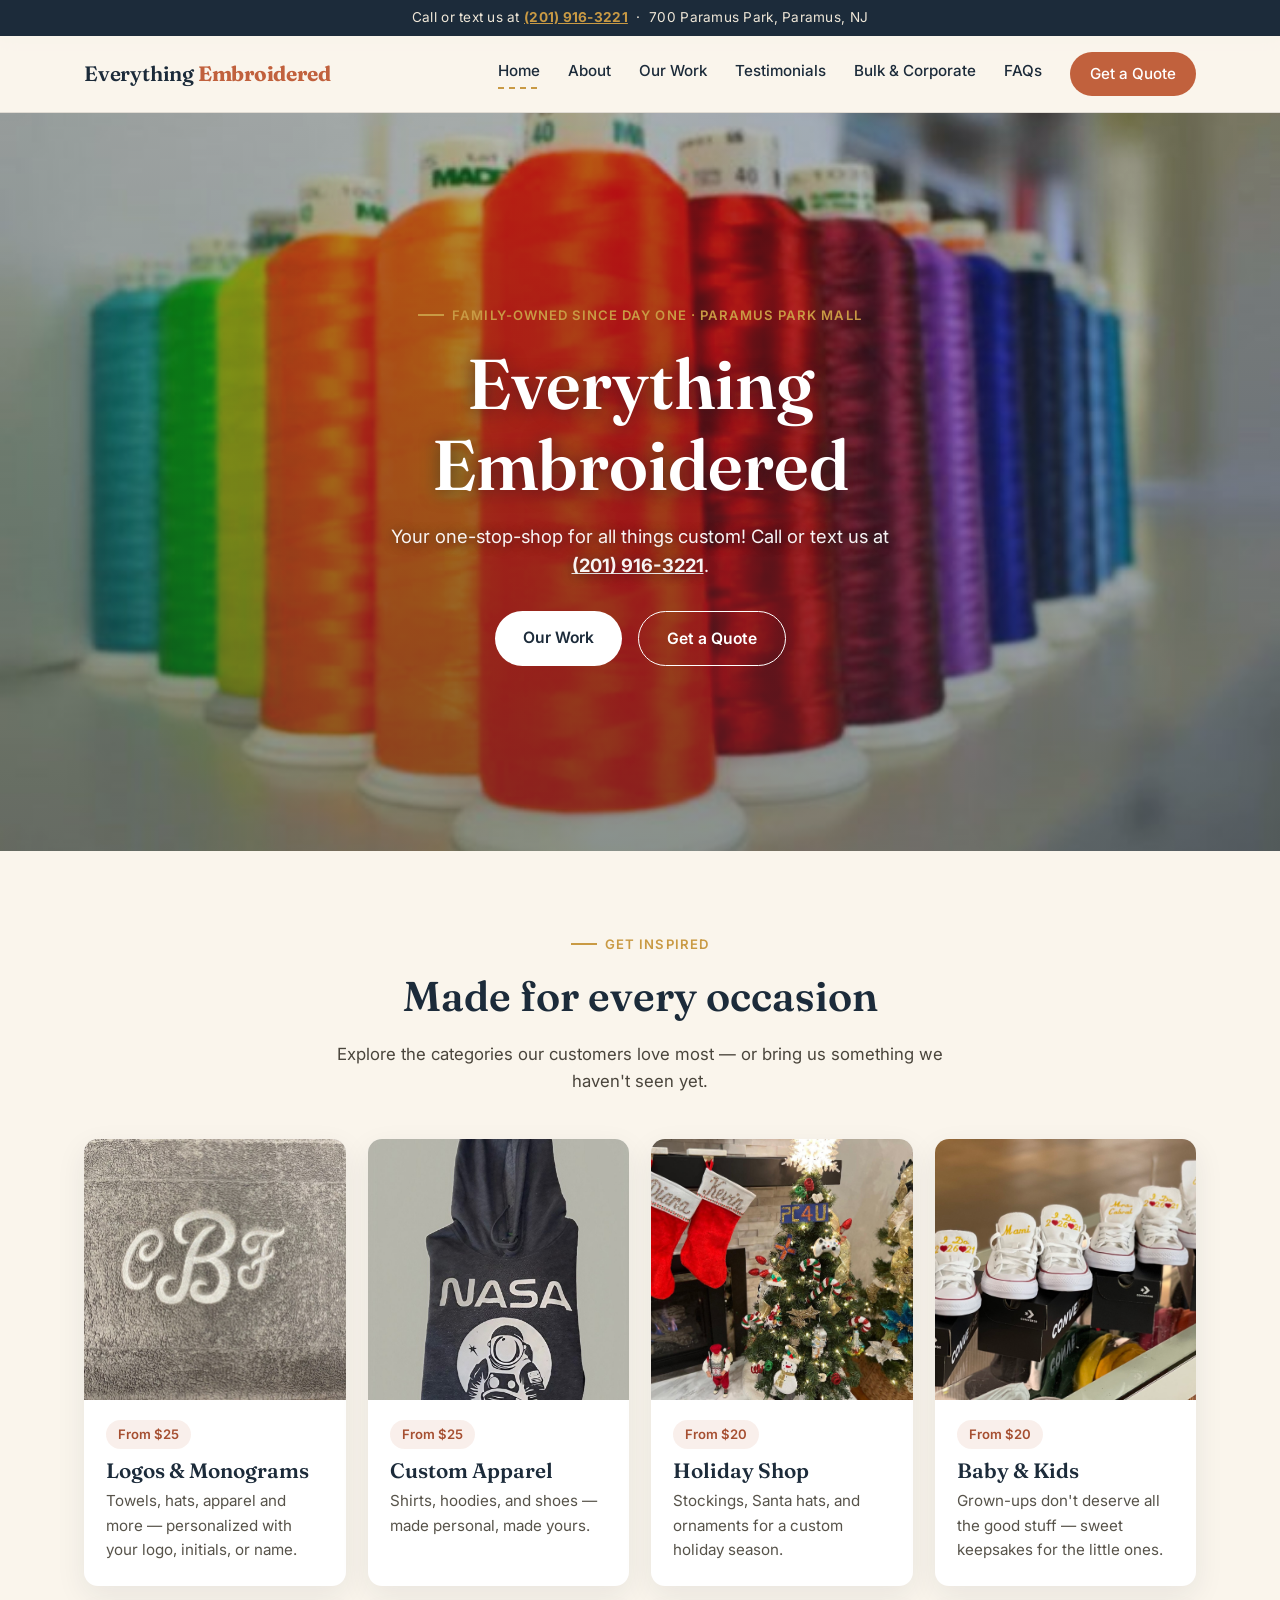
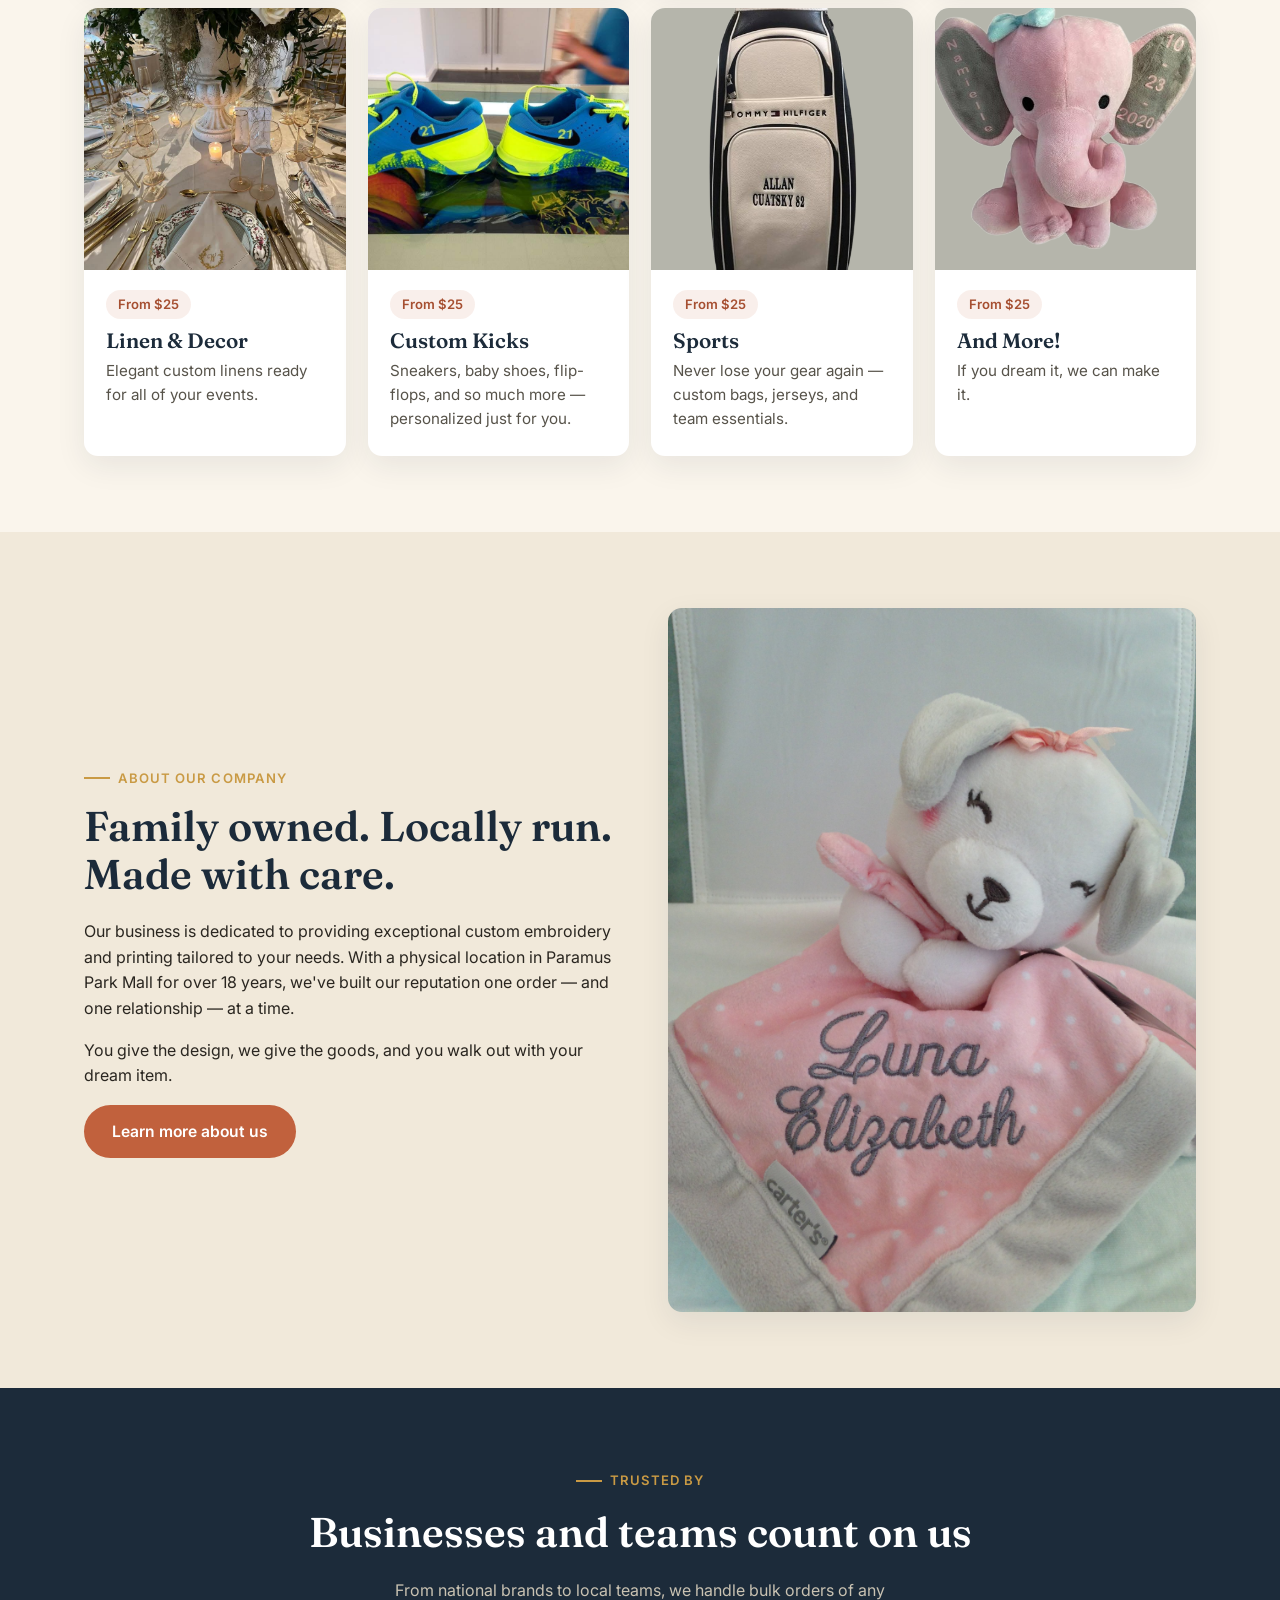
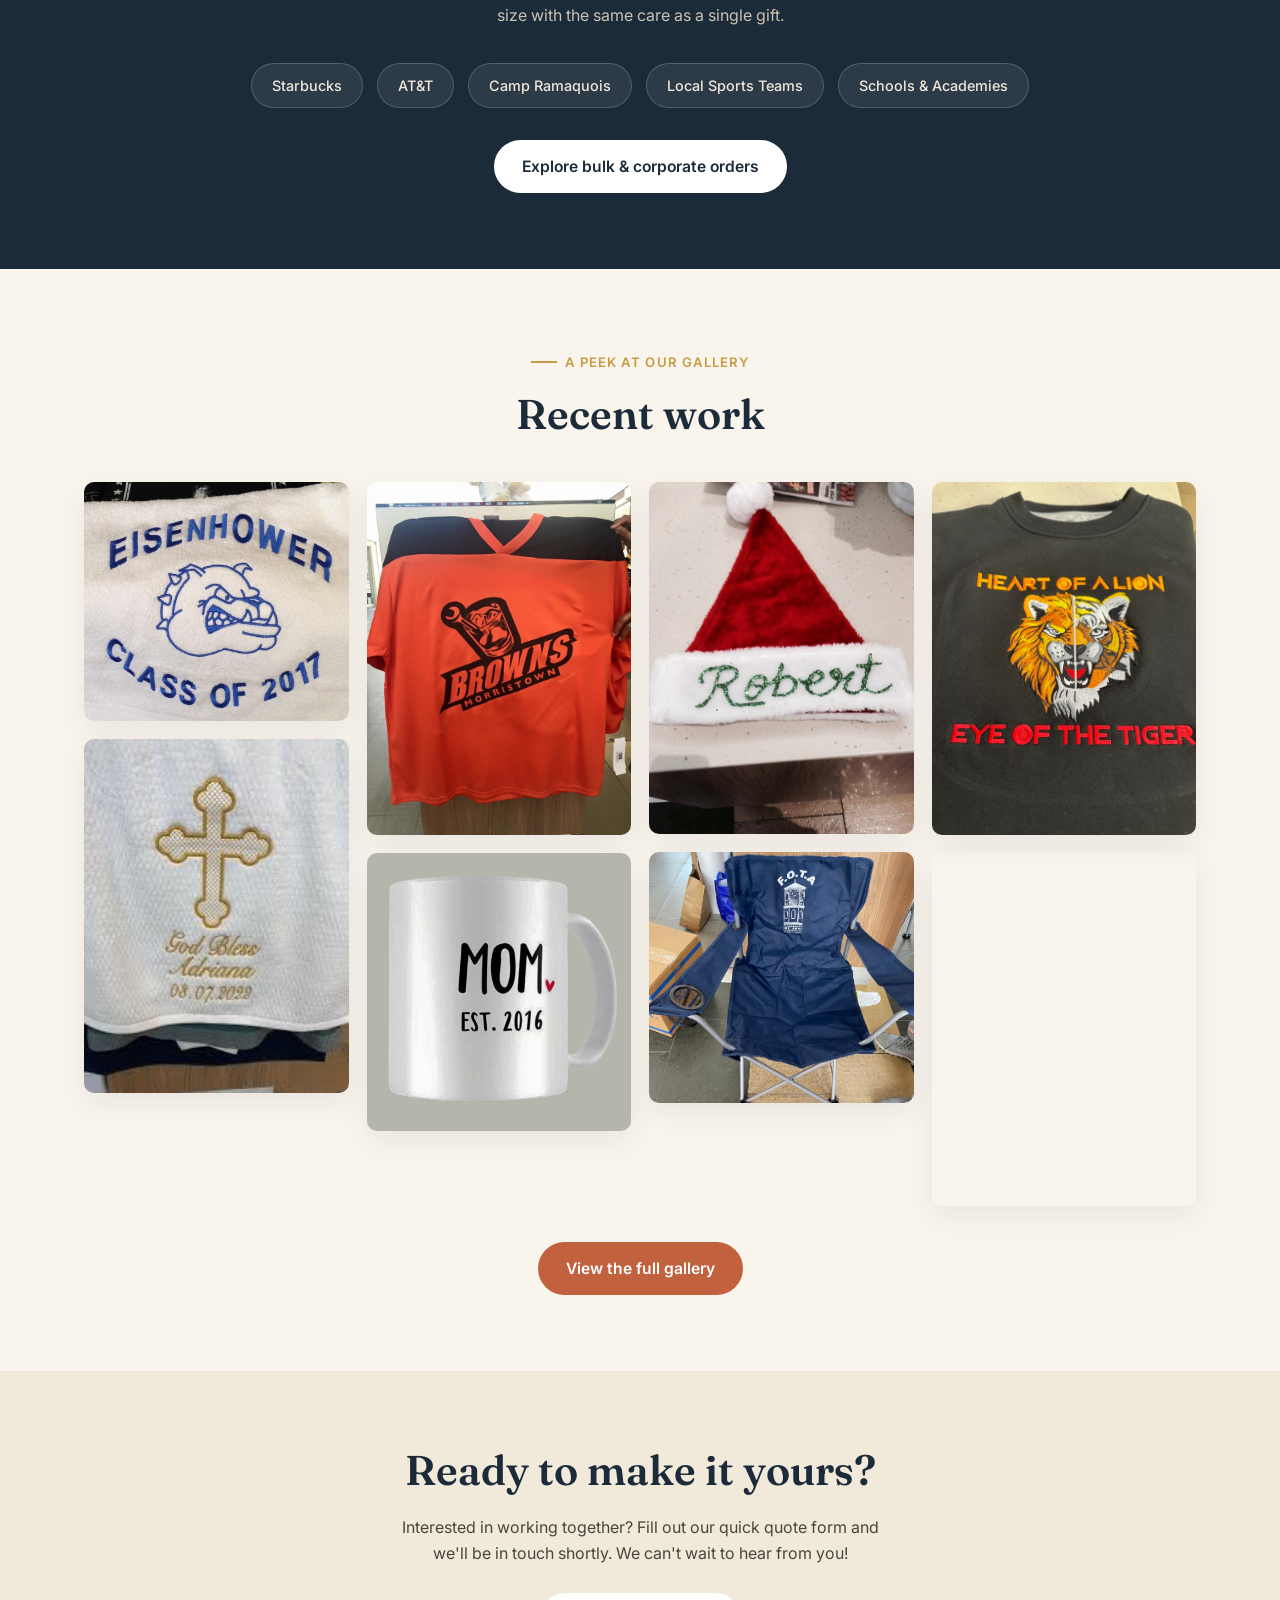
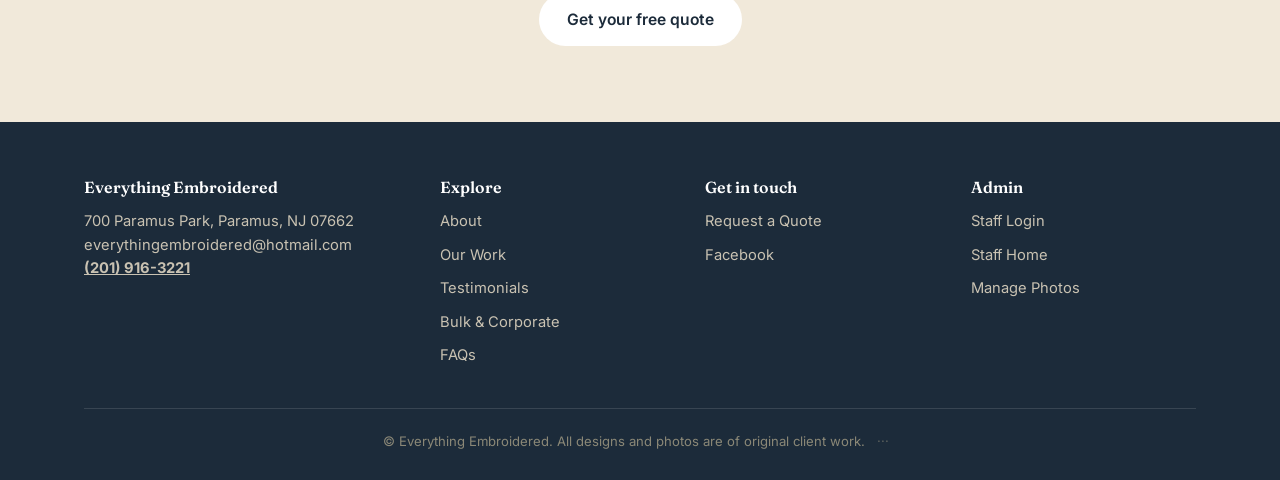
==== commit d06e0232: "Online ordering: order page (staff-only until opened), staff order board, staff home, drag-and-drop " ====
--- a/index.html
+++ b/index.html
@@ -227,7 +227,8 @@
         <h4>Admin</h4>
         <div class="footer-links">
           <a href="#" id="staffGate2">Staff Login</a>
-          <a href="admin.html">Manage Photos</a>
+          <a href="/staff">Staff Home</a>
+          <a href="/admin">Manage Photos</a>
         </div>
       </div>
     </div>
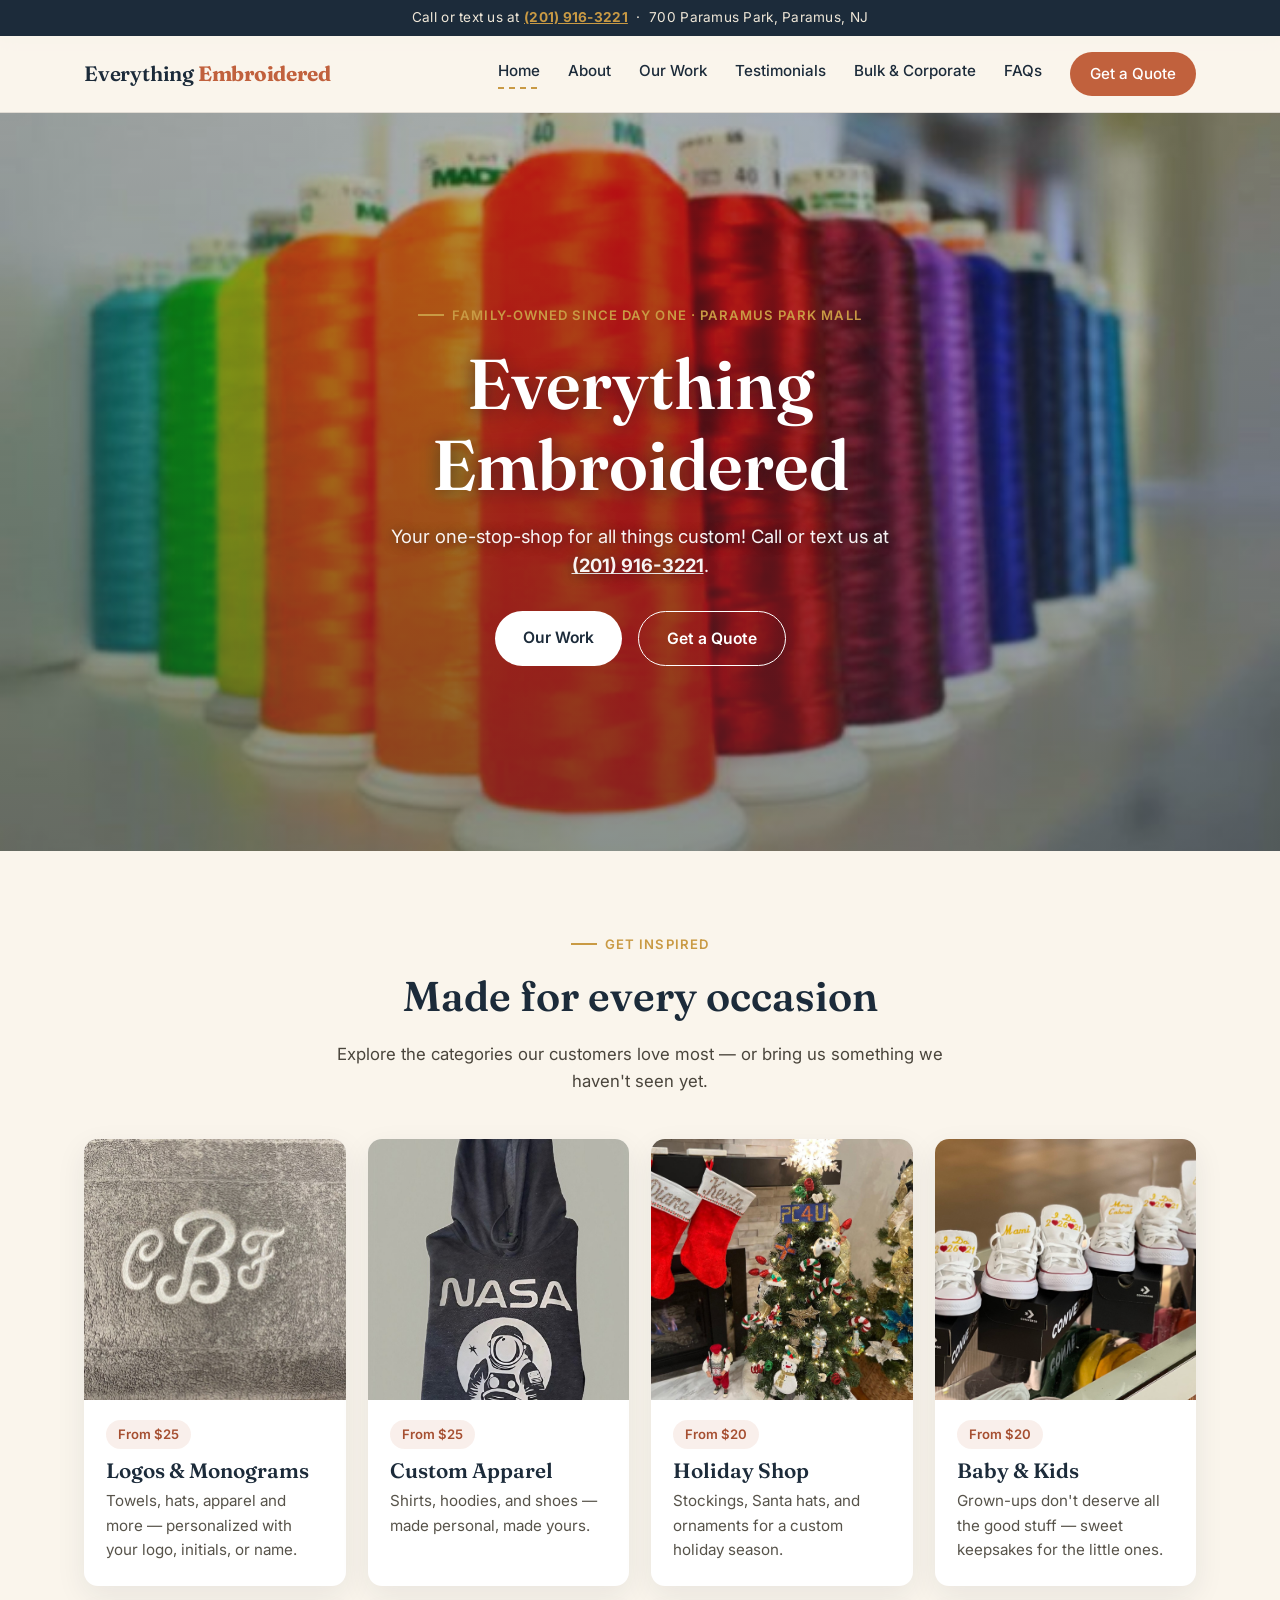
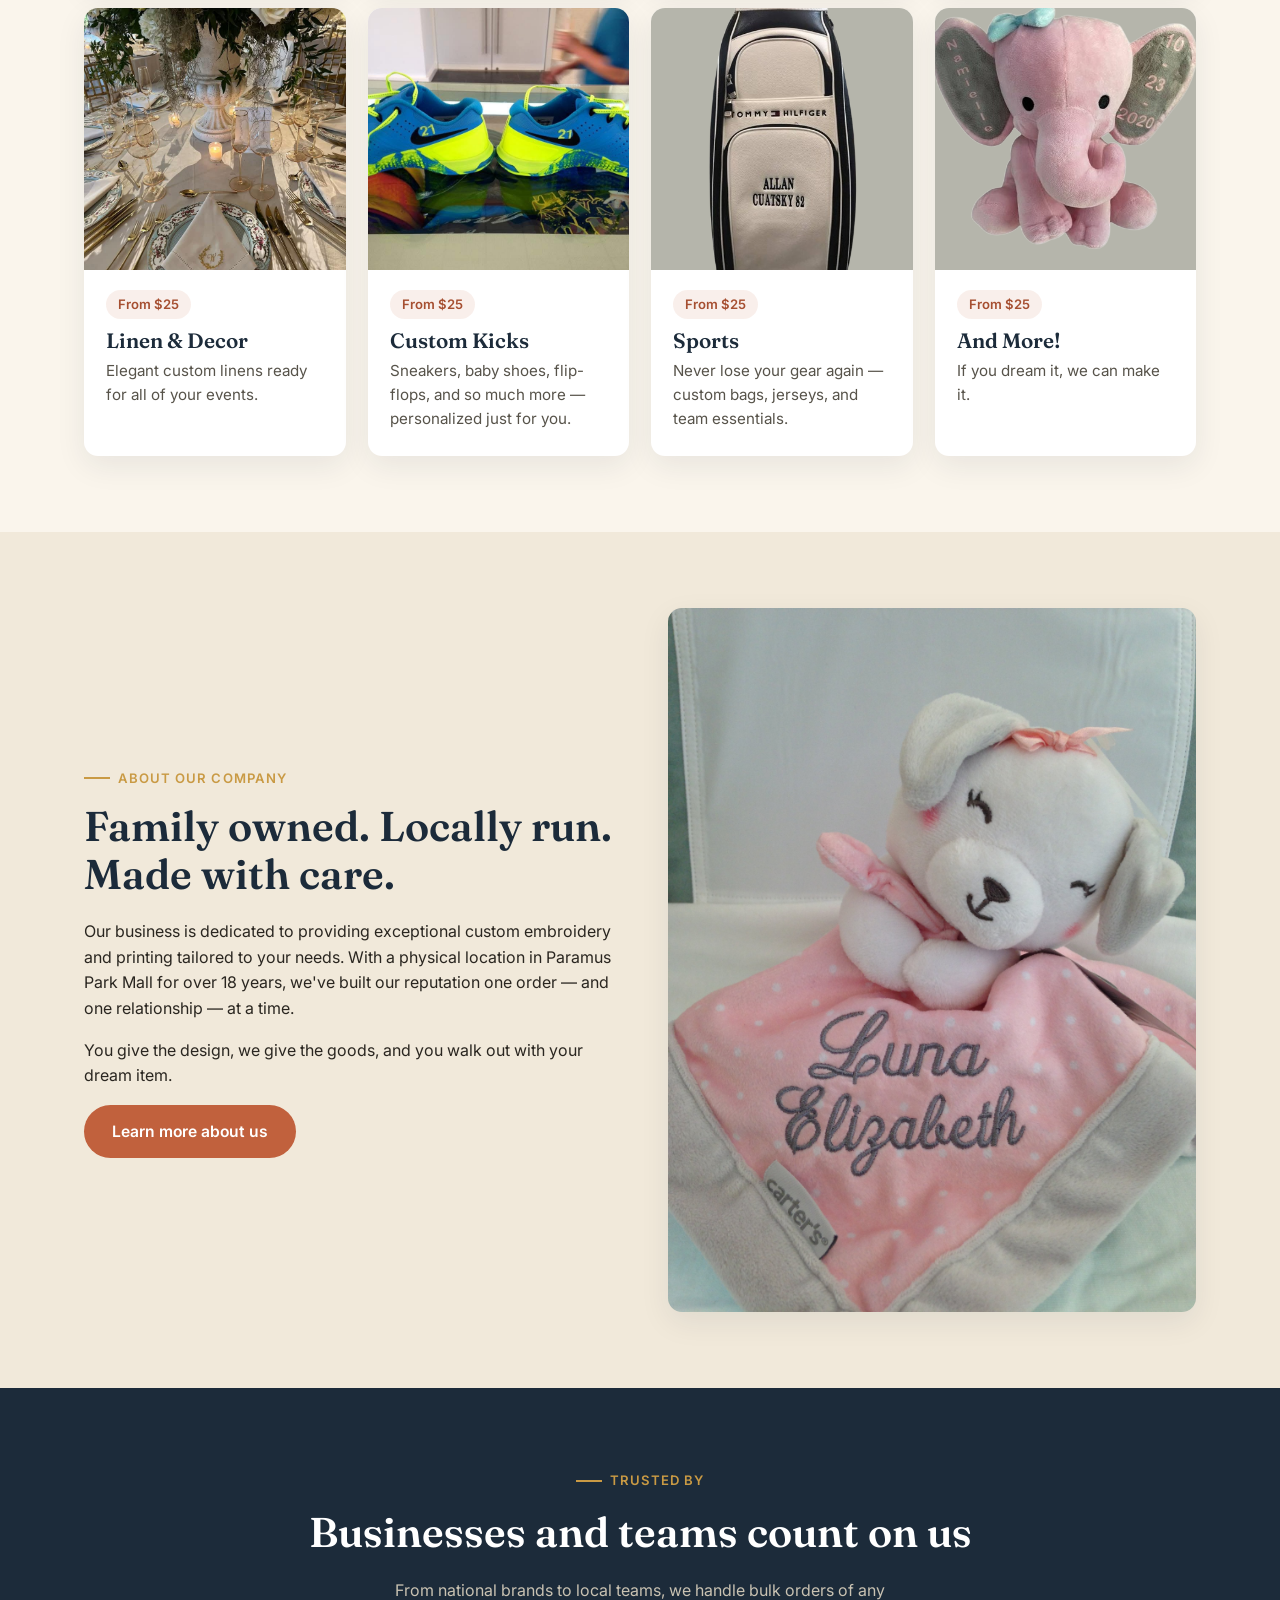
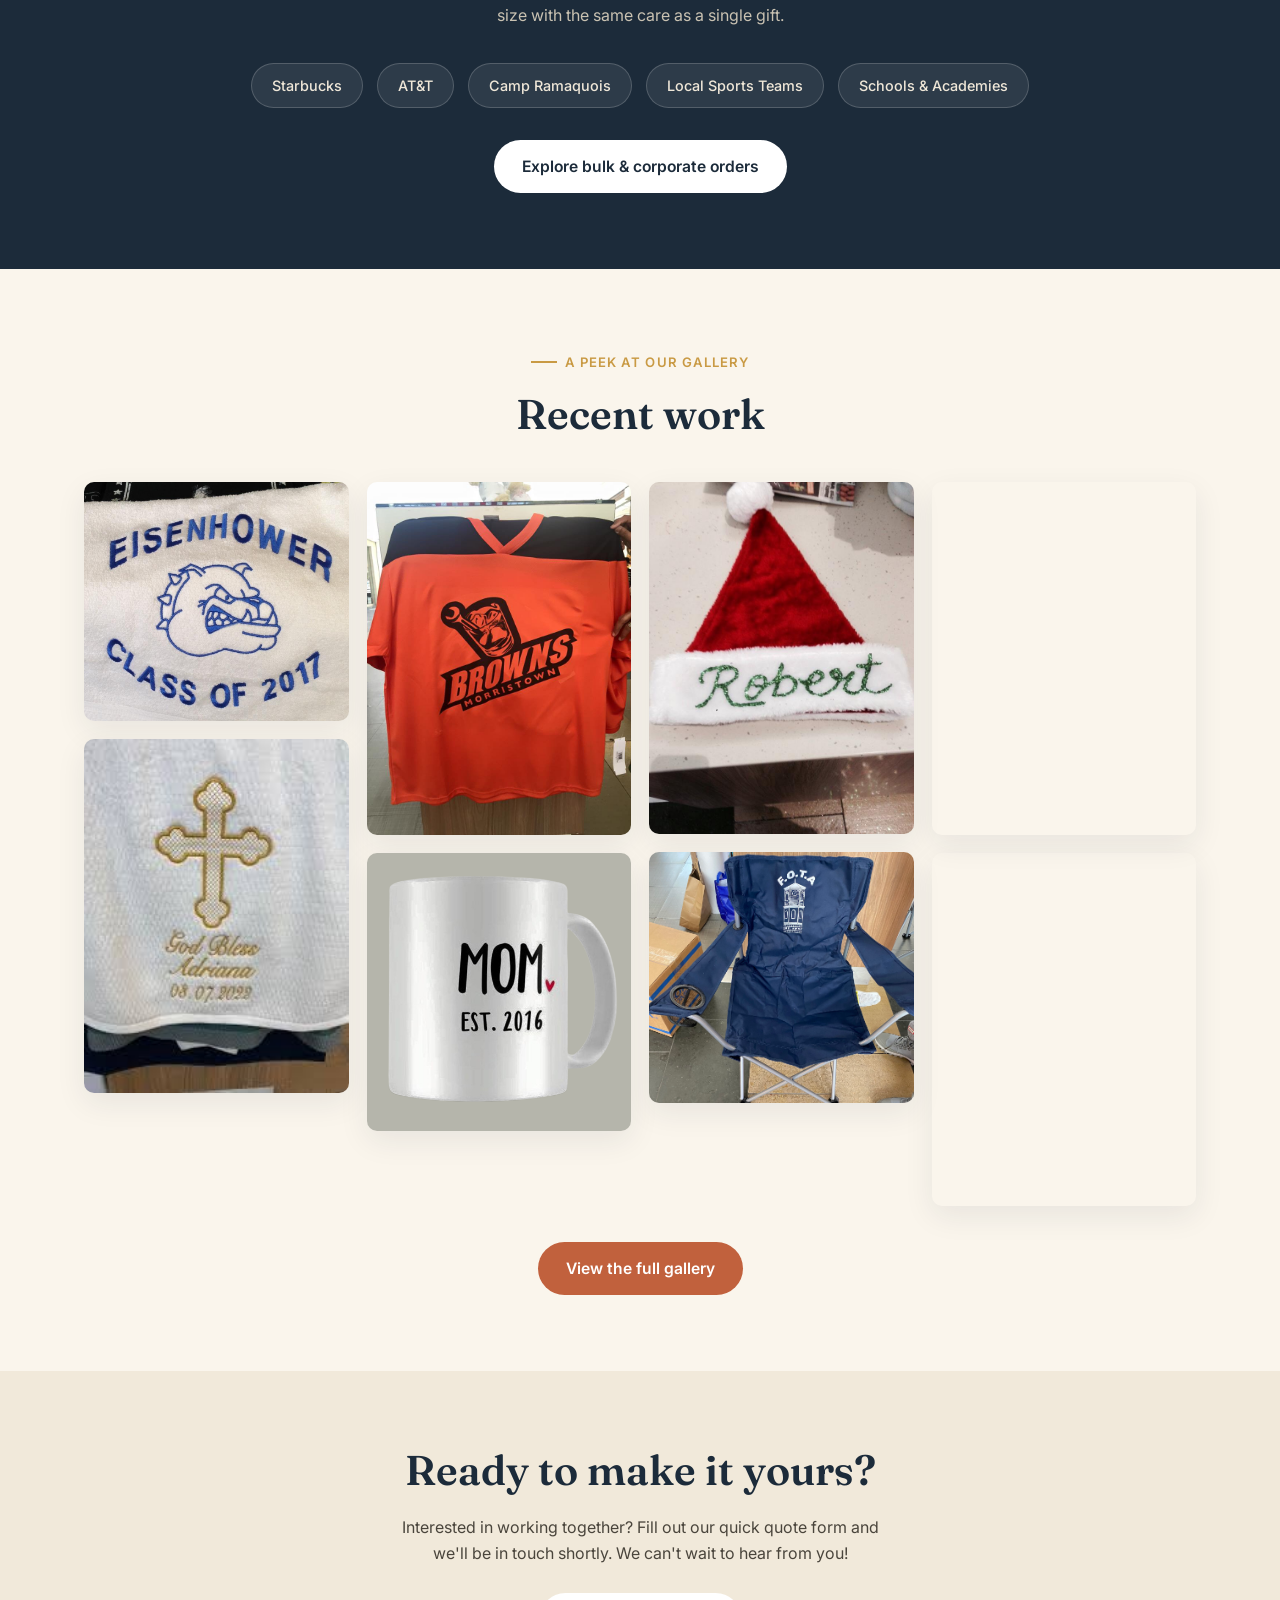
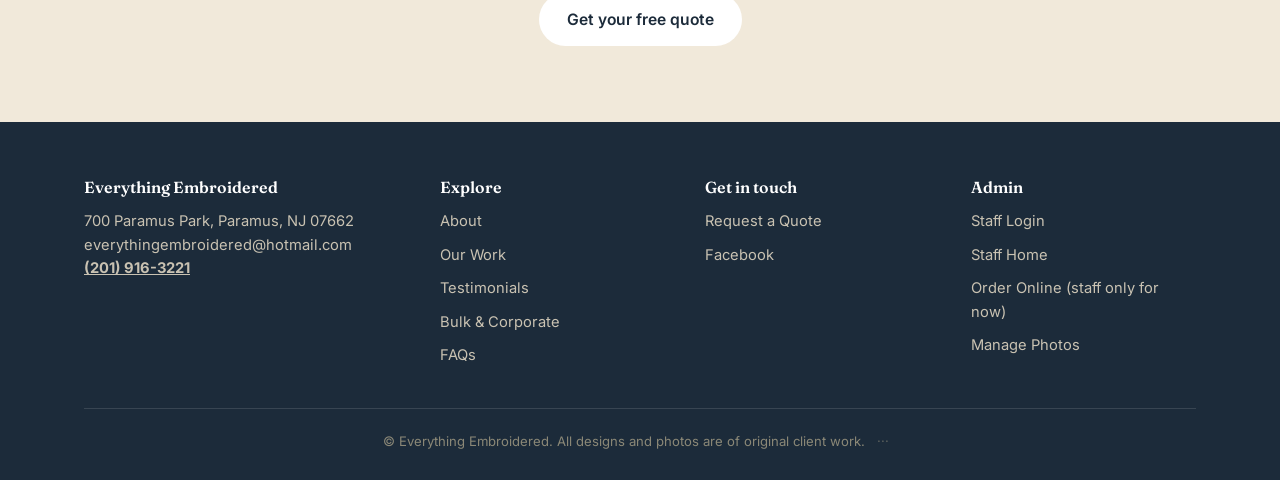
==== commit 4eed85bf: "Realistic photo mockups (tinted garment photos, design blended into fabric), remove stocking mockup," ====
--- a/index.html
+++ b/index.html
@@ -228,6 +228,7 @@
         <div class="footer-links">
           <a href="#" id="staffGate2">Staff Login</a>
           <a href="/staff">Staff Home</a>
+          <a href="/order">Order Online (staff only for now)</a>
           <a href="/admin">Manage Photos</a>
         </div>
       </div>
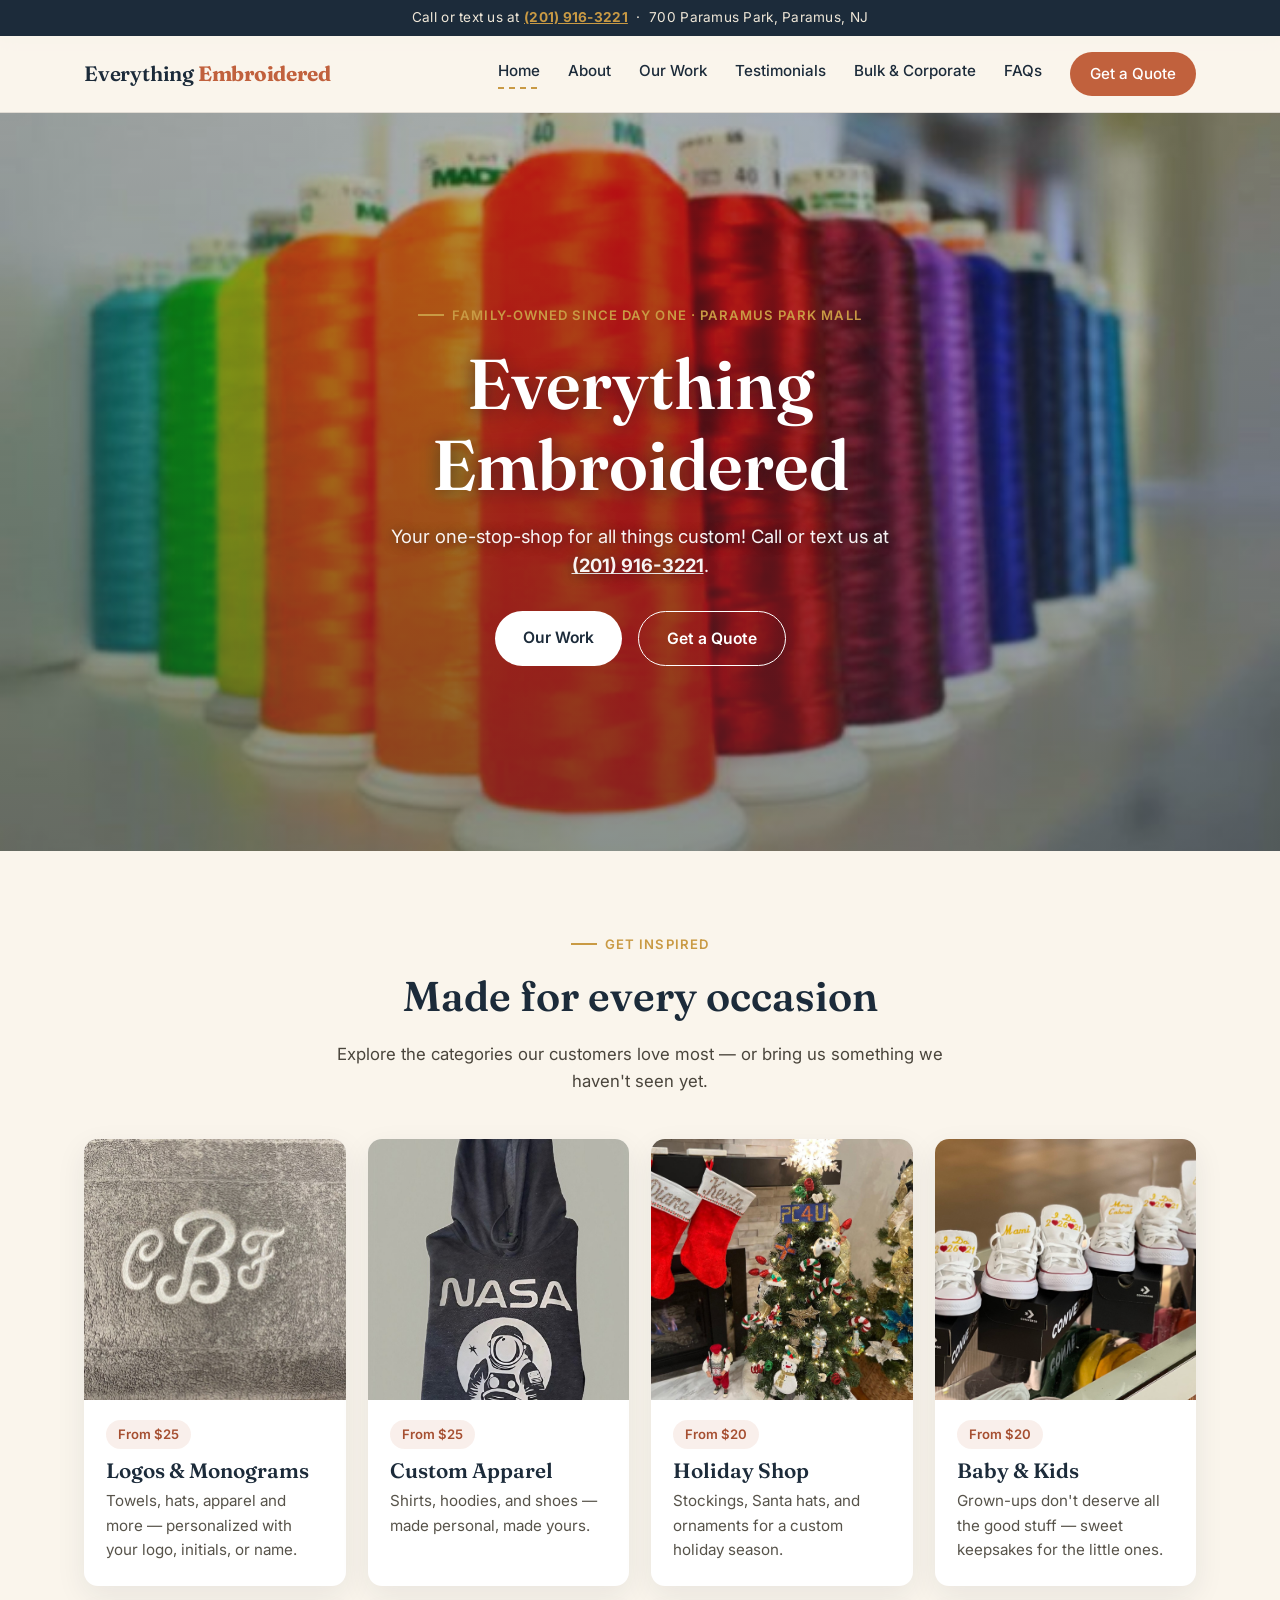
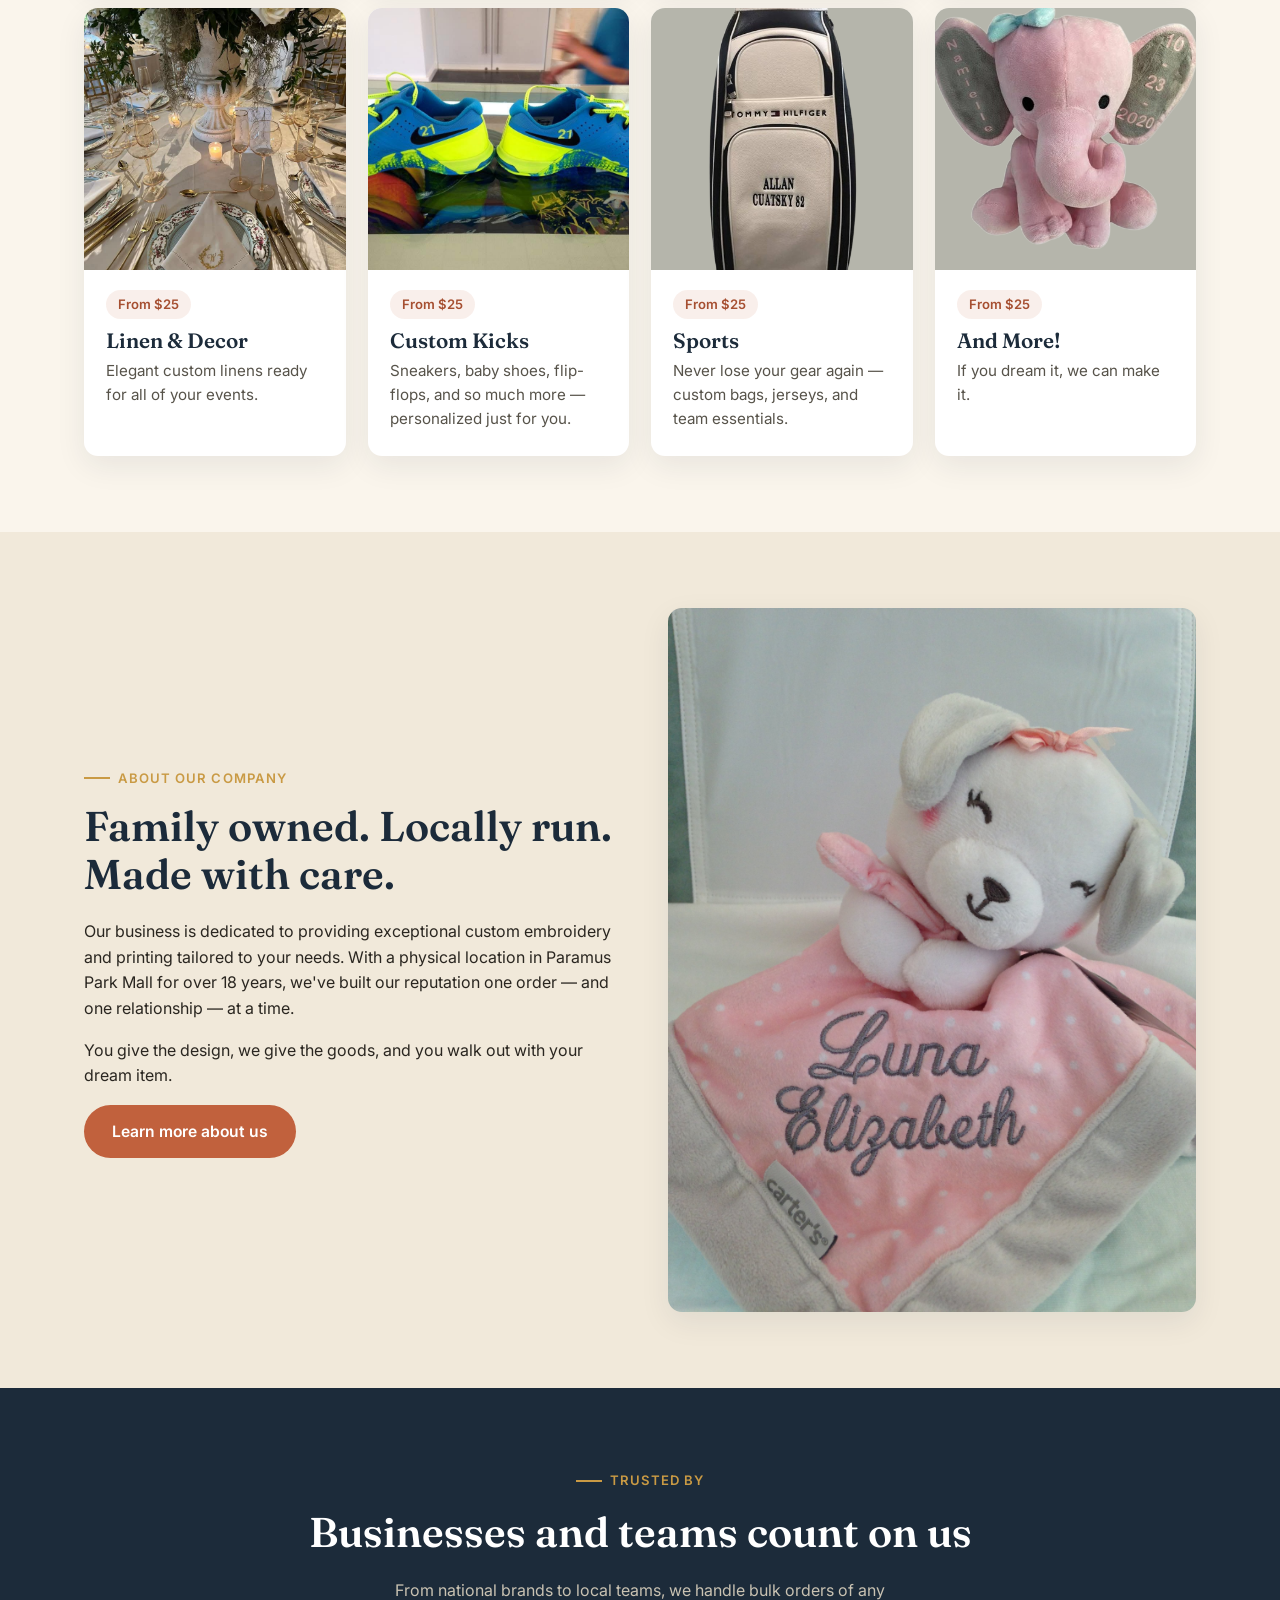
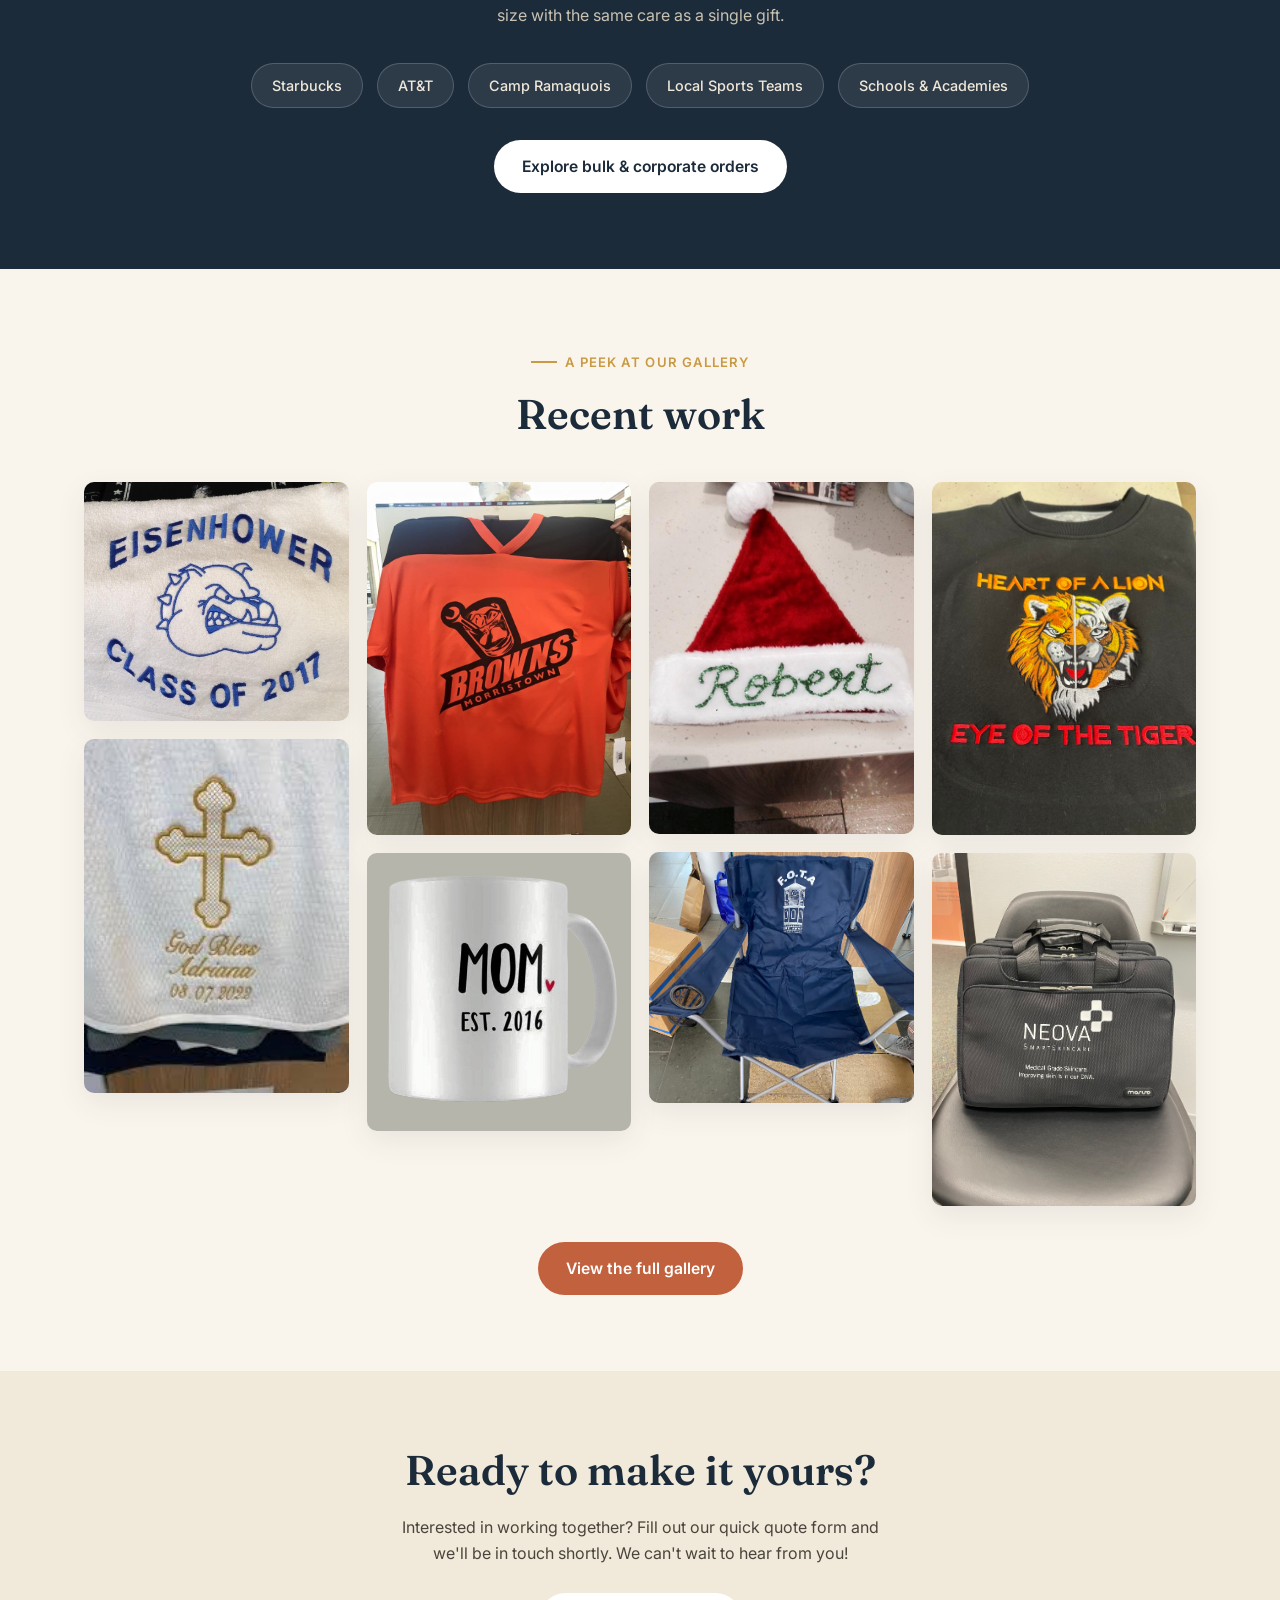
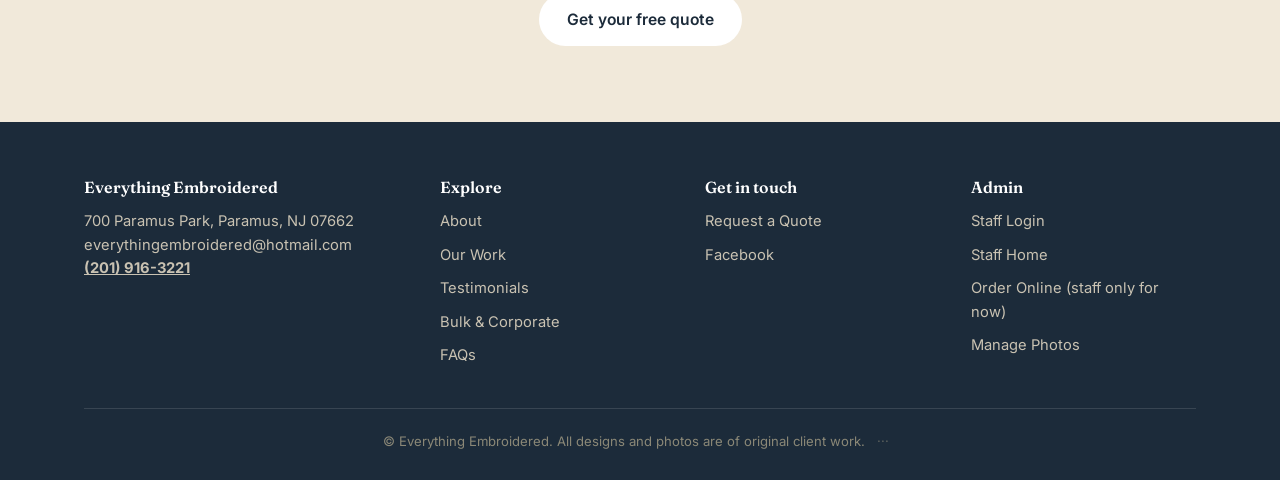
==== commit df88783f: "Cache-bust scripts and styles so updates show immediately; saving state on Add to order Co-Authored-" ====
--- a/index.html
+++ b/index.html
@@ -5,7 +5,7 @@
 <meta name="viewport" content="width=device-width, initial-scale=1.0">
 <title>Custom Embroidery &amp; Printing in Paramus, NJ | Everything Embroidered</title>
 <meta name="description" content="Family-owned custom embroidery, monogramming and printing in Paramus Park Mall, NJ for over 18 years. Apparel, gifts, holiday stockings, team and bulk orders. Call (201) 916-3221.">
-<link rel="stylesheet" href="style.css">
+<link rel="stylesheet" href="style.css?v=202611112208">
 <link rel="icon" href="/favicon.ico" sizes="48x48">
 <link rel="icon" type="image/png" sizes="32x32" href="/favicon-32.png">
 <link rel="apple-touch-icon" href="/apple-touch-icon.png">
@@ -239,7 +239,7 @@
 
 <a href="tel:2019163221" class="sticky-call">📞 Call Now</a>
 
-<script src="gallery-config.js"></script>
-<script src="site.js" defer></script>
+<script src="gallery-config.js?v=202611112208"></script>
+<script src="site.js?v=202611112208" defer></script>
 </body>
 </html>
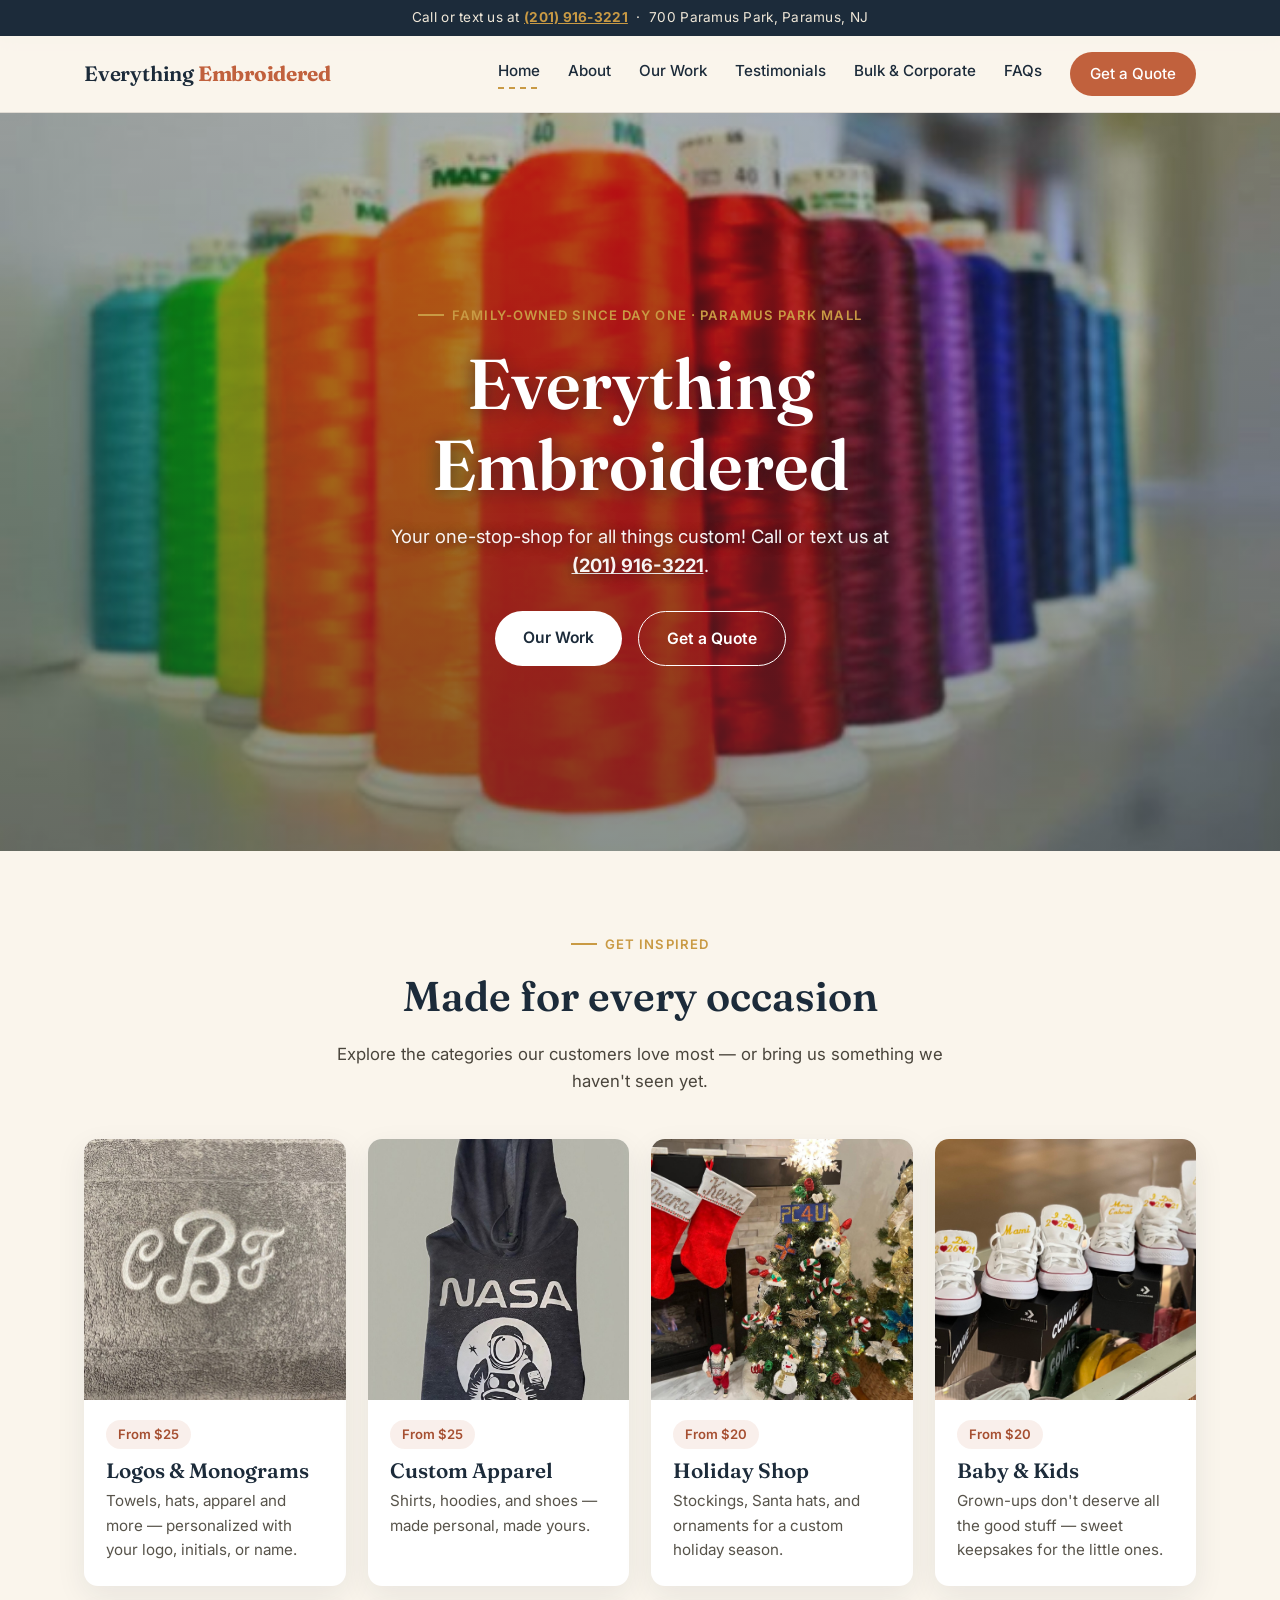
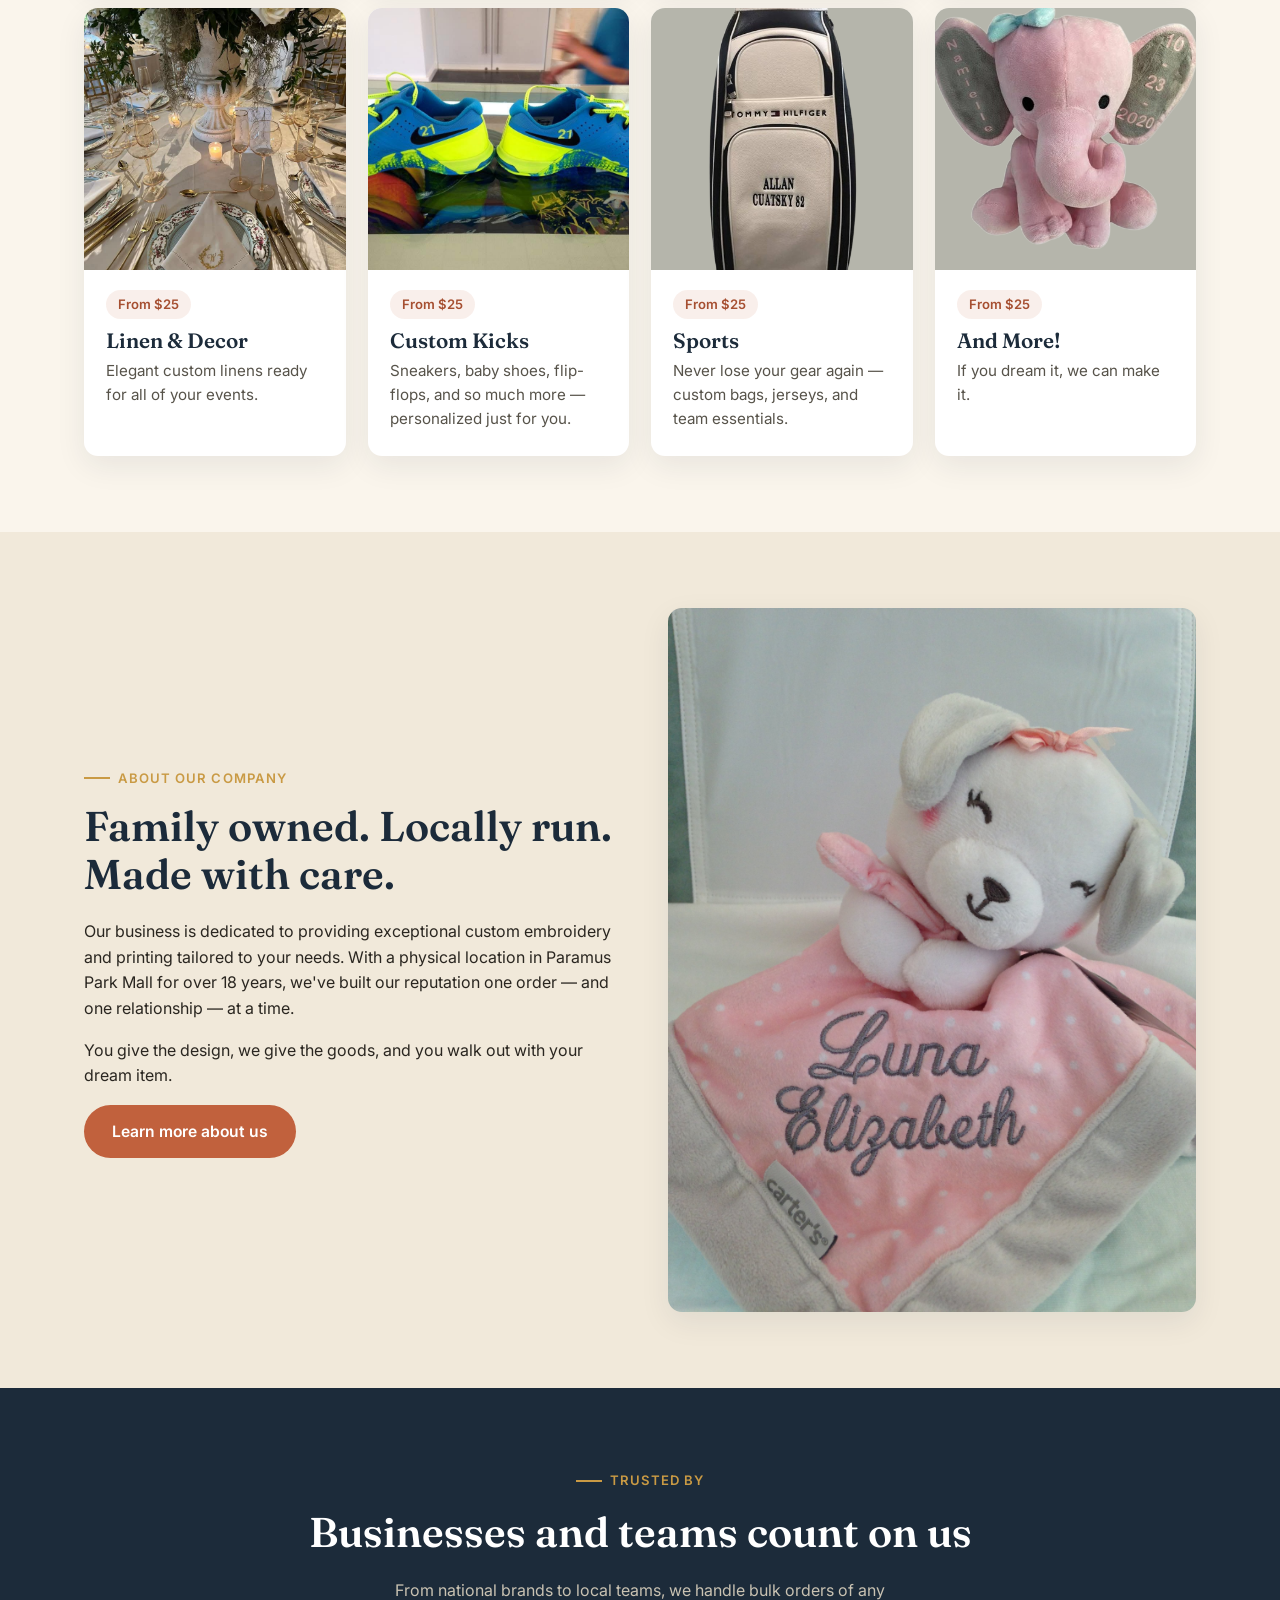
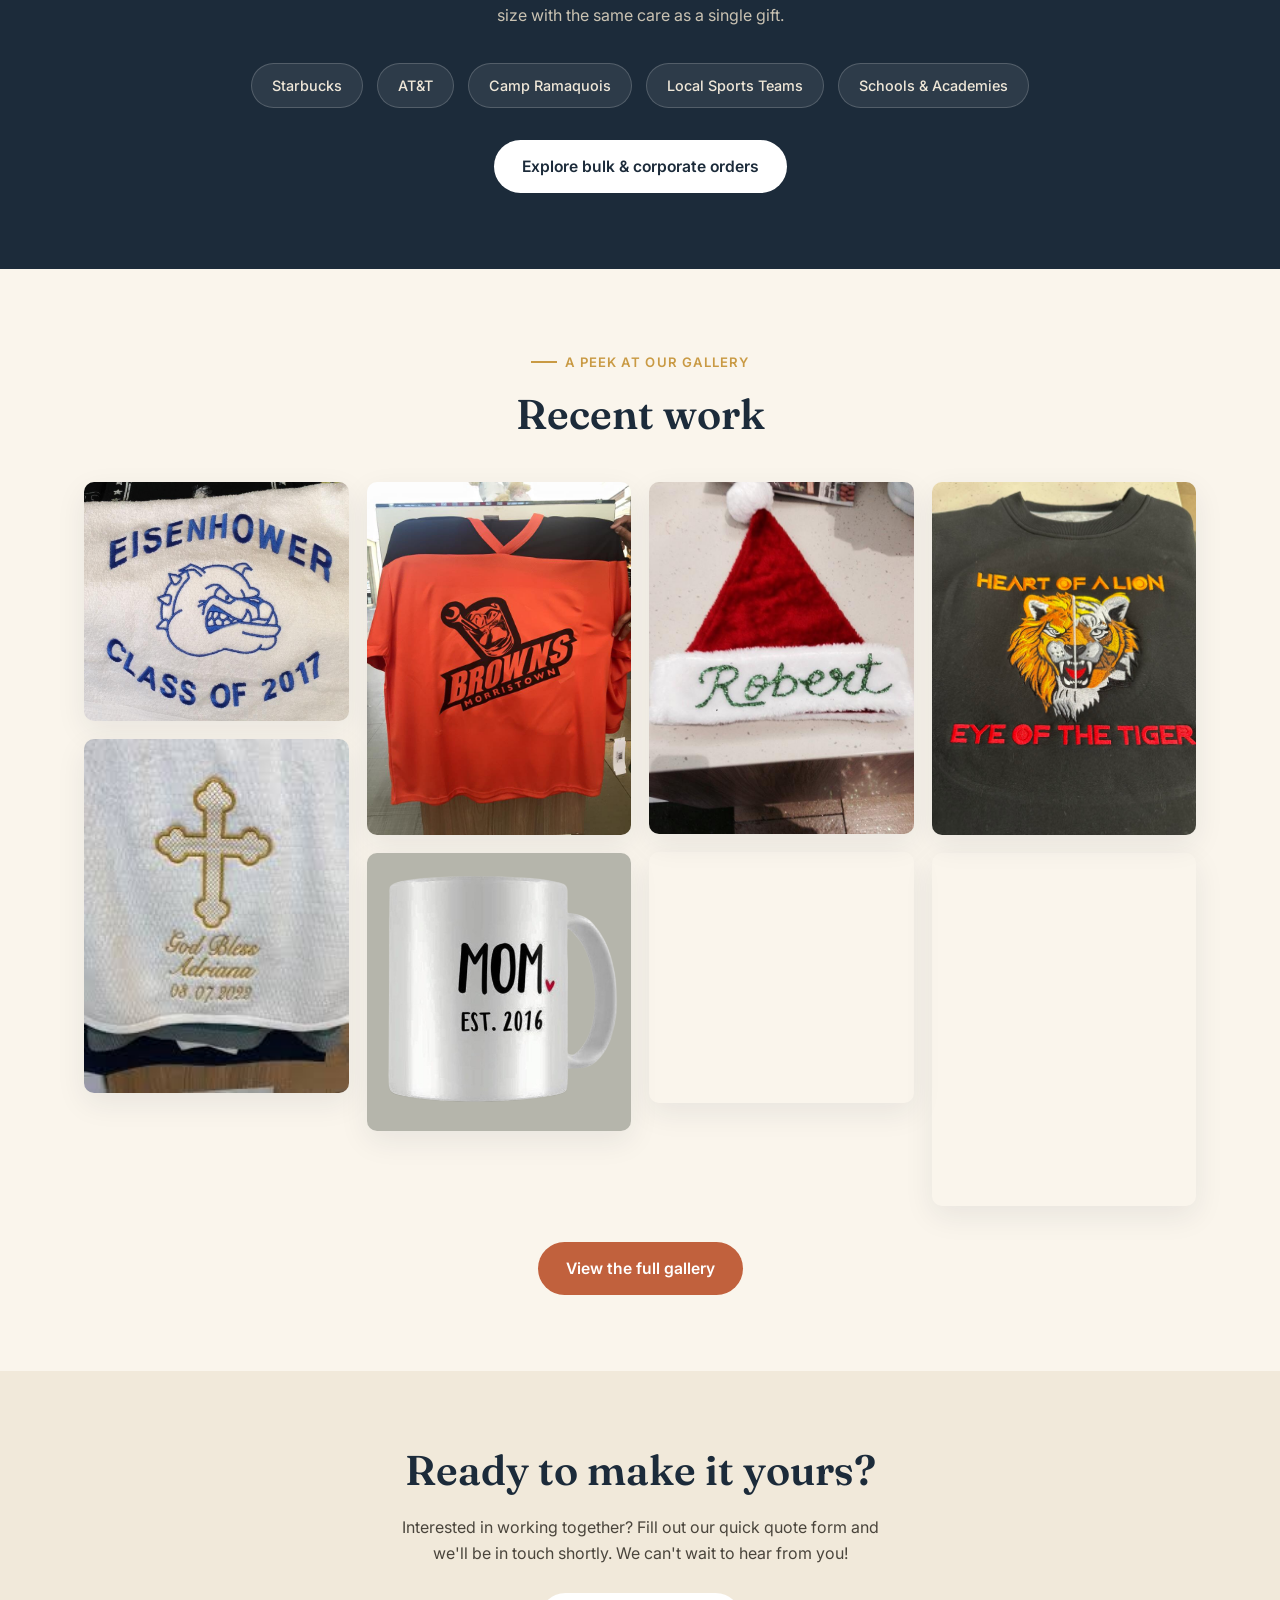
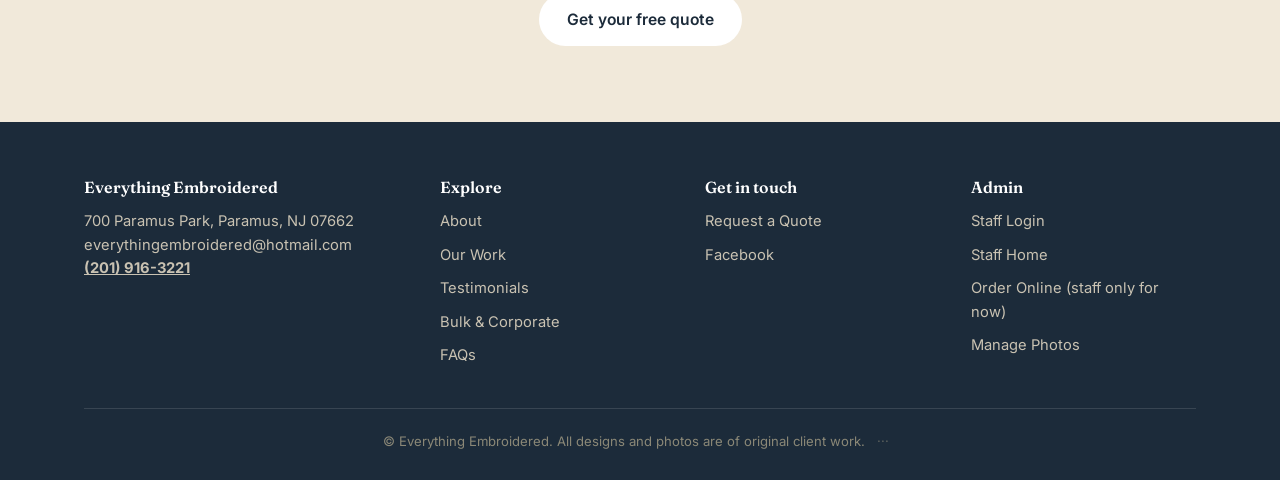
==== commit 156f2446: "Shop: rebuild customer order page as a storefront (product grid, product page with live preview, car" ====
--- a/index.html
+++ b/index.html
@@ -5,7 +5,7 @@
 <meta name="viewport" content="width=device-width, initial-scale=1.0">
 <title>Custom Embroidery &amp; Printing in Paramus, NJ | Everything Embroidered</title>
 <meta name="description" content="Family-owned custom embroidery, monogramming and printing in Paramus Park Mall, NJ for over 18 years. Apparel, gifts, holiday stockings, team and bulk orders. Call (201) 916-3221.">
-<link rel="stylesheet" href="style.css?v=202611112208">
+<link rel="stylesheet" href="style.css?v=202611112222">
 <link rel="icon" href="/favicon.ico" sizes="48x48">
 <link rel="icon" type="image/png" sizes="32x32" href="/favicon-32.png">
 <link rel="apple-touch-icon" href="/apple-touch-icon.png">
@@ -239,7 +239,7 @@
 
 <a href="tel:2019163221" class="sticky-call">📞 Call Now</a>
 
-<script src="gallery-config.js?v=202611112208"></script>
-<script src="site.js?v=202611112208" defer></script>
+<script src="gallery-config.js?v=202611112222"></script>
+<script src="site.js?v=202611112222" defer></script>
 </body>
 </html>
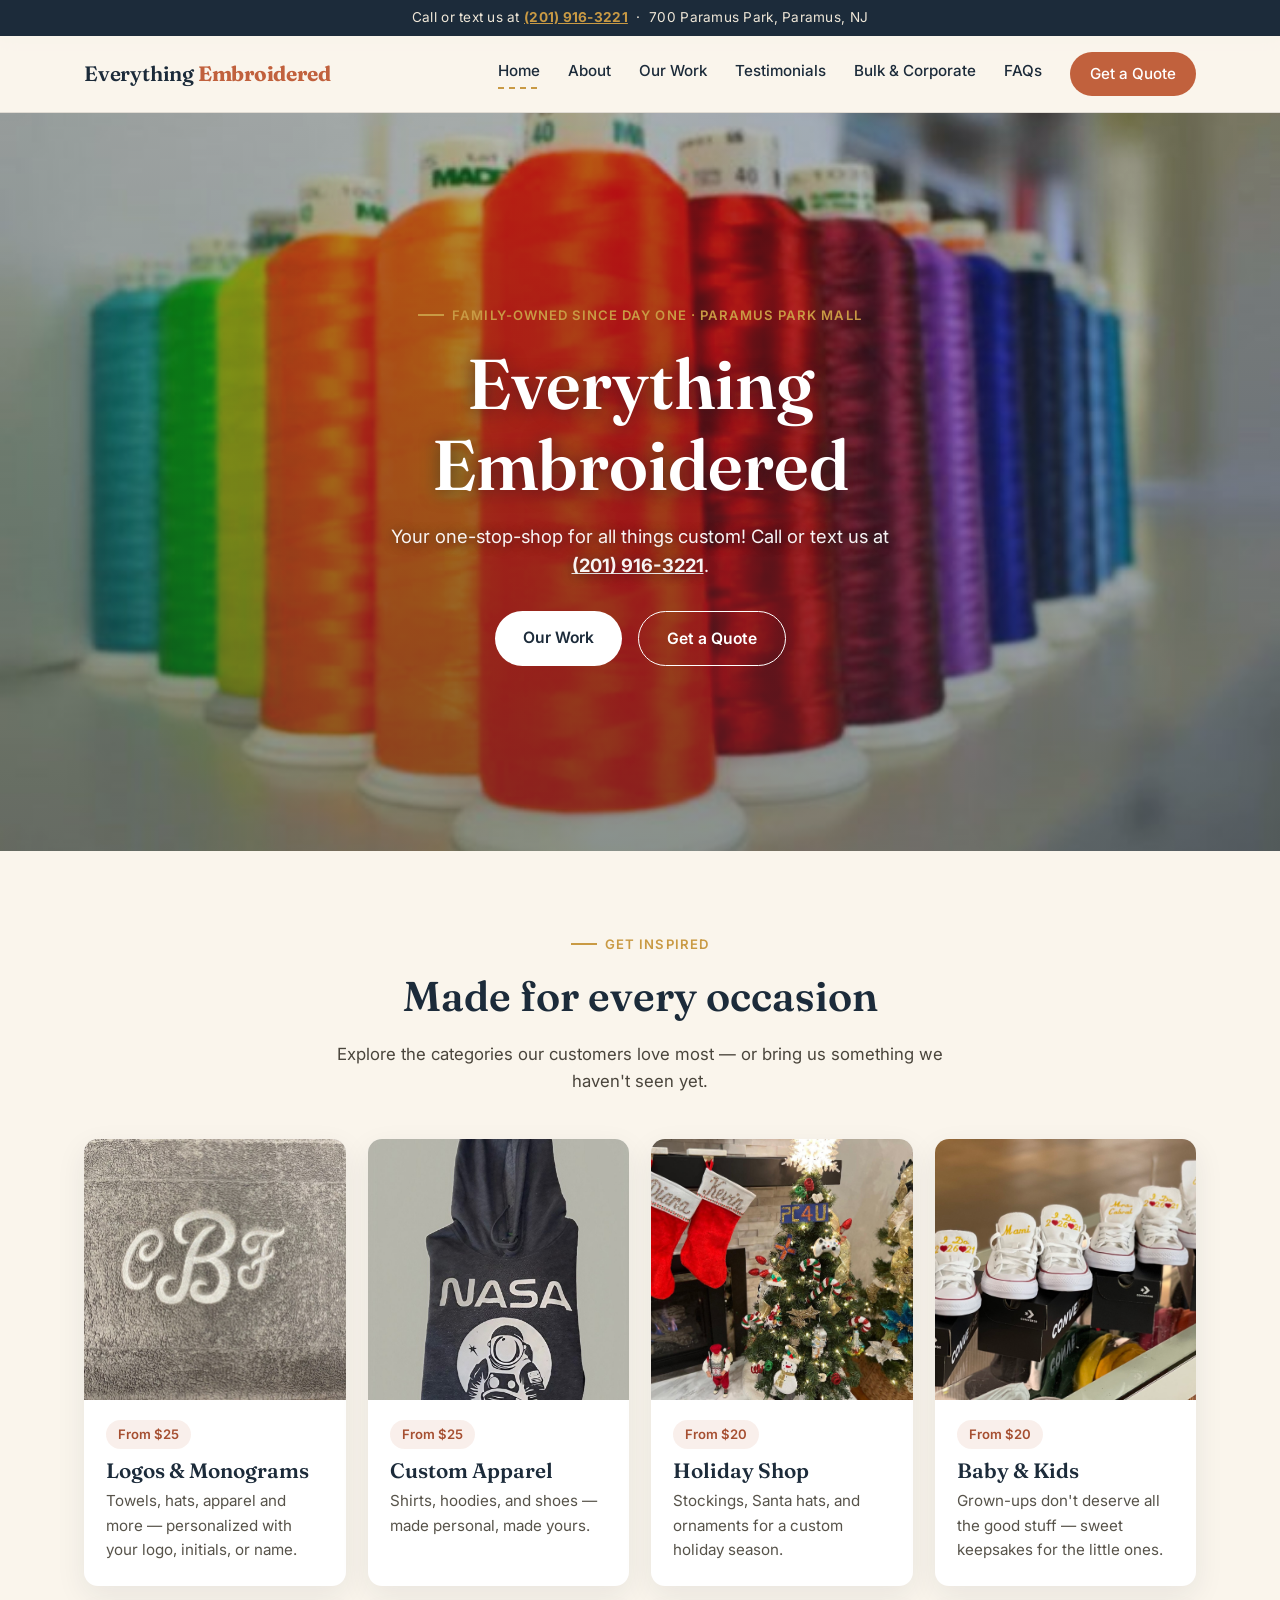
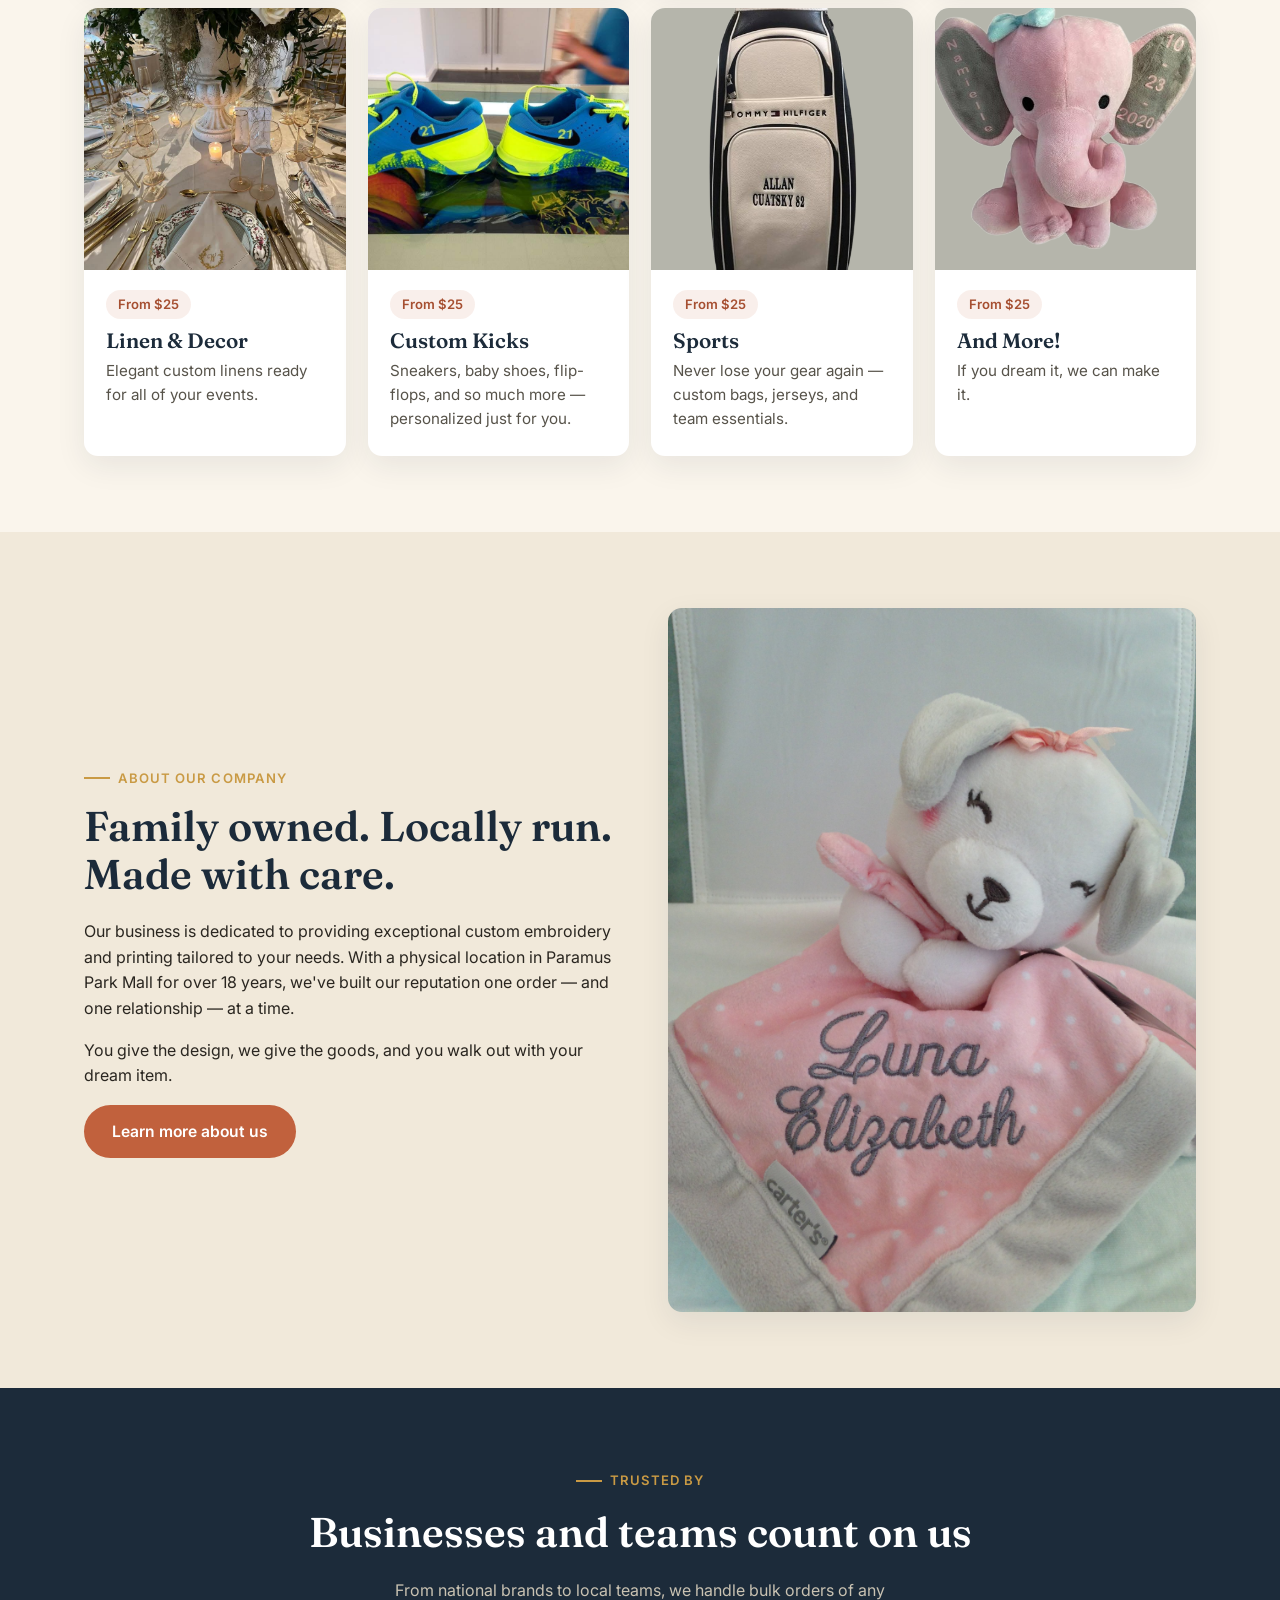
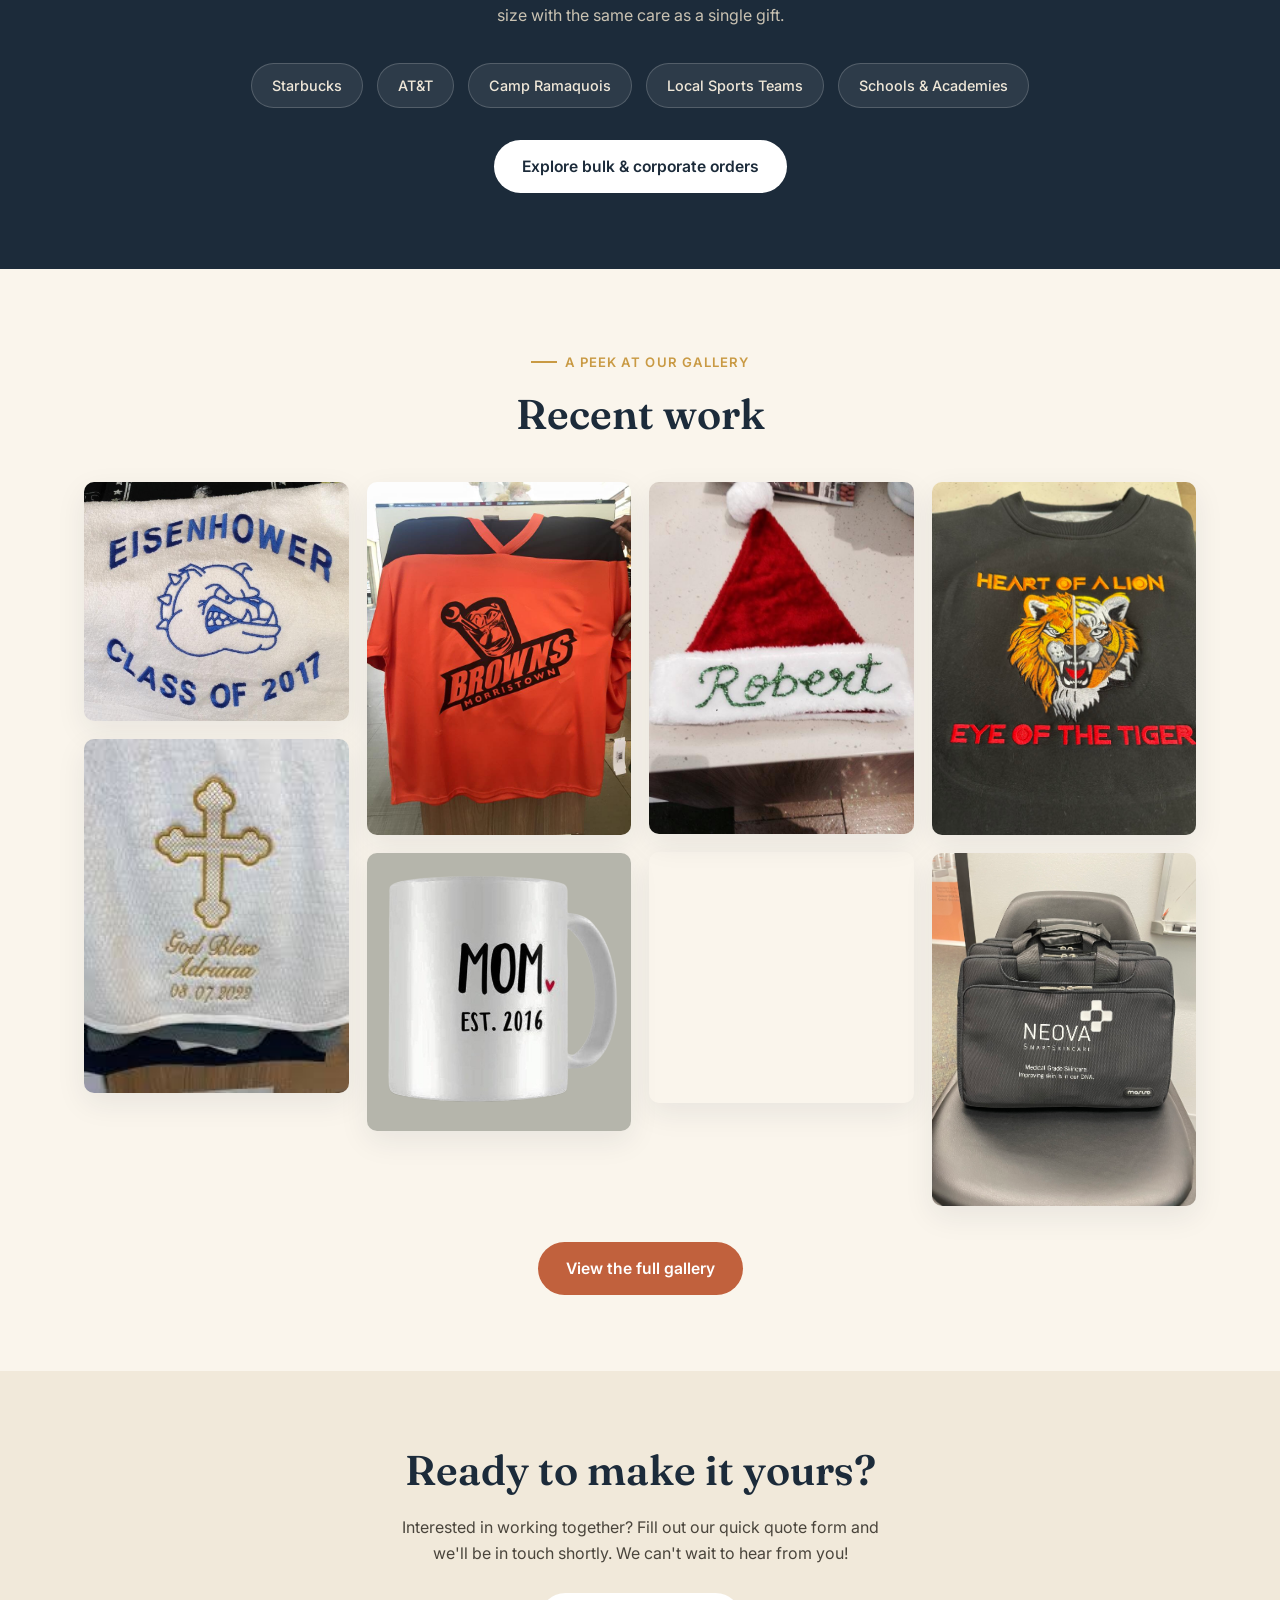
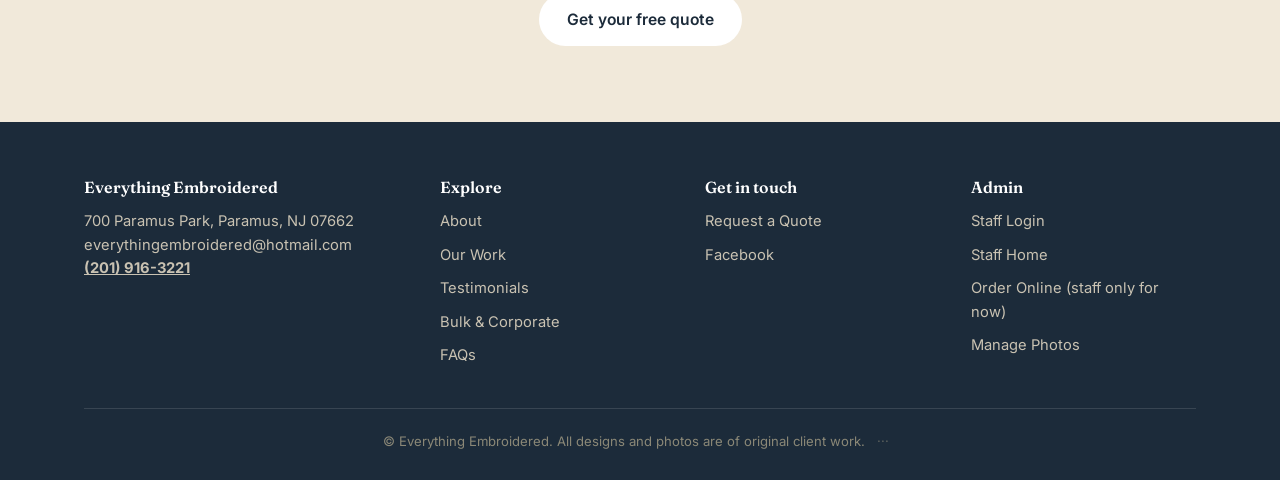
==== commit b6b8eceb: "Shop: coloured product photos in the grid, clickable colour dots, product page opens in the chosen c" ====
--- a/index.html
+++ b/index.html
@@ -5,7 +5,7 @@
 <meta name="viewport" content="width=device-width, initial-scale=1.0">
 <title>Custom Embroidery &amp; Printing in Paramus, NJ | Everything Embroidered</title>
 <meta name="description" content="Family-owned custom embroidery, monogramming and printing in Paramus Park Mall, NJ for over 18 years. Apparel, gifts, holiday stockings, team and bulk orders. Call (201) 916-3221.">
-<link rel="stylesheet" href="style.css?v=202611112222">
+<link rel="stylesheet" href="style.css?v=202611112243">
 <link rel="icon" href="/favicon.ico" sizes="48x48">
 <link rel="icon" type="image/png" sizes="32x32" href="/favicon-32.png">
 <link rel="apple-touch-icon" href="/apple-touch-icon.png">
@@ -239,7 +239,7 @@
 
 <a href="tel:2019163221" class="sticky-call">📞 Call Now</a>
 
-<script src="gallery-config.js?v=202611112222"></script>
-<script src="site.js?v=202611112222" defer></script>
+<script src="gallery-config.js?v=202611112243"></script>
+<script src="site.js?v=202611112243" defer></script>
 </body>
 </html>
